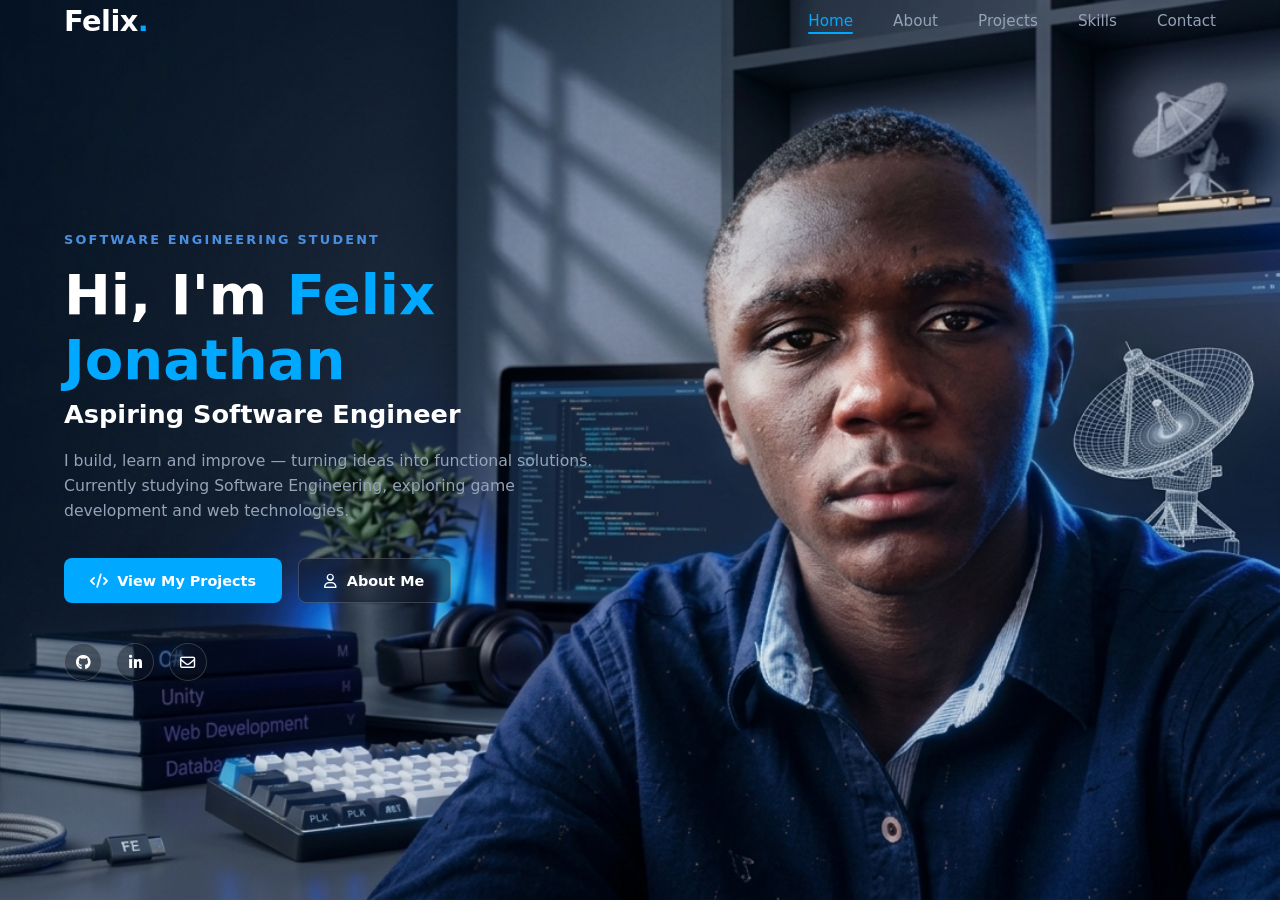
==== index.html @ 4f749f3e "changed email and git links" ====
<!DOCTYPE html>
<html lang="en">
<head>
    <meta charset="UTF-8">
    <meta name="viewport" content="width=device-width, initial-scale=1.0">
    <title>Felix | Software Engineer</title>
    <!-- Font Awesome Icons -->
    <link rel="stylesheet" href="https://cdnjs.cloudflare.com/ajax/libs/font-awesome/6.5.1/css/all.min.css">
    <link rel="stylesheet" href="style.css">
</head>
<body>

    <!-- Main Hero Wrapper -->
    <section class="hero" id="home">
        
        <!-- Navigation Bar (Positioned neatly at the very top) -->
        <header class="navbar">
            <div class="logo">
                <span class="logo-text">Felix<span class="dot">.</span></span>
            </div>
            <nav>
                <ul class="nav-links">
                    <li><a href="#home" class="active">Home</a></li>
                    <li><a href="#about">About</a></li>
                    <li><a href="#projects">Projects</a></li>
                    <li><a href="#skills">Skills</a></li>
                    <li><a href="#contact">Contact</a></li>
                </ul>
            </nav>
        </header>

        <!-- Main Body Content Area (Properly spaced under navbar) -->
        <div class="hero-container">
            <div class="hero-content">
                <span class="tagline">SOFTWARE ENGINEERING STUDENT</span>
                <h1 class="main-title">
                    Hi, I'm <span class="highlight">Felix Jonathan</span>
                </h1>
                <h2 class="subtitle">Aspiring Software Engineer</h2>
                <p class="description">
                    I build, learn and improve — turning ideas into functional solutions. Currently studying Software Engineering, exploring game development and web technologies.
                </p>

                <!-- Action Buttons -->
                <div class="cta-buttons">
                    <a href="#projects" class="btn btn-primary">
                        <i class="fa-solid fa-code"></i> View My Projects
                    </a>
                    <a href="#about" class="btn btn-secondary">
                        <i class="fa-regular fa-user"></i> About Me
                    </a>
                </div>

                <!-- Social Icons -->
                <div class="social-links">
                    <a href="https://github.com/Felitix/" target="_blank" aria-label="GitHub">
                        <i class="fa-brands fa-github"></i>
                    </a>
                    <a href="https://linkedin.com" target="_blank" aria-label="LinkedIn">
                        <i class="fa-brands fa-linkedin-in"></i>
                    </a>
                    <a href="mailto:felixssenkasi@gmail.com" aria-label="Email">
                        <i class="fa-regular fa-envelope"></i>
                    </a>
                </div>
            </div>
        </div>

    </section>

</body>
</html>
---- style.css ----
/* ==========================================================================
   RESET & GLOBAL VARIABLES
   ========================================================================== */
* {
    margin: 0;
    padding: 0;
    box-sizing: border-box;
}

:root {
    --bg-dark: #090e14;
    --text-white: #ffffff;
    --text-muted: #94a3b8;
    --accent-blue: #00a8ff;
    --tag-blue: #4a90e2;
    --btn-border: rgba(255, 255, 255, 0.18);
    --font-family: 'Segoe UI', system-ui, -apple-system, sans-serif;
}

html, body {
    width: 100%;
    height: 100%;
    font-family: var(--font-family);
    background-color: var(--bg-dark);
    color: var(--text-white);
    overflow-x: hidden;
}

/* ==========================================================================
   HERO CONTAINER & BACKGROUND
   ========================================================================== */
.hero {
    position: relative;
    width: 100vw;
    height: 100vh;
    background-color: var(--bg-dark);
    /* Set to desktop background image */
    background-image: url('desktop_bg.jpg');
    background-repeat: no-repeat;
    background-position: center right;
    background-size: cover;
    display: flex;
    flex-direction: column;
    justify-content: space-between;
}

/* ==========================================================================
   HEADER / NAVBAR
   ========================================================================== */
.navbar {
    width: 100%;
    display: flex;
    justify-content: space-between;
    align-items: center;
    /* Reduced top padding so it sits flush near the top */
    padding: .23rem 4rem 2.5rem 4rem;
    z-index: 10;
}

.logo-text {
    font-size: 1.8rem;
    font-weight: 700;
    letter-spacing: -0.5px;
}

.logo-text .dot {
    color: var(--accent-blue);
}

.nav-links {
    display: flex;
    list-style: none;
    gap: 2.5rem;
}

.nav-links a {
    text-decoration: none;
    color: var(--text-muted);
    font-size: 0.95rem;
    font-weight: 500;
    position: relative;
    padding-bottom: 4px;
    transition: color 0.3s ease;
}

.nav-links a:hover,
.nav-links a.active {
    color: var(--accent-blue);
}

.nav-links a.active::after {
    content: '';
    position: absolute;
    bottom: 0;
    left: 0;
    width: 100%;
    height: 2px;
    background-color: var(--accent-blue);
    border-radius: 2px;
}

/* ==========================================================================
   MAIN CONTENT AREA
   ========================================================================== */
.hero-container {
    width: 100%;
    max-width: 1400px;
    margin: 0 auto;
    padding: 0 4rem 4rem 4rem;
    flex-grow: 1;
    display: flex;
    align-items: center;
}

.hero-content {
    max-width: 540px;
    display: flex;
    flex-direction: column;
    align-items: flex-start;
}

.tagline {
    font-size: 0.8rem;
    font-weight: 600;
    letter-spacing: 2.2px;
    color: var(--tag-blue);
    margin-bottom: 1rem;
    text-transform: uppercase;
}

.main-title {
    font-size: 3.5rem;
    font-weight: 800;
    line-height: 1.15;
    margin-bottom: 0.4rem;
}

.main-title .highlight {
    color: var(--accent-blue);
}

.subtitle {
    font-size: 1.6rem;
    font-weight: 600;
    color: var(--text-white);
    margin-bottom: 1.2rem;
}

.description {
    font-size: 0.98rem;
    line-height: 1.6;
    color: var(--text-muted);
    margin-bottom: 2.2rem;
}

/* ==========================================================================
   BUTTONS
   ========================================================================== */
.cta-buttons {
    display: flex;
    gap: 1rem;
    margin-bottom: 2.5rem;
}

.btn {
    display: inline-flex;
    align-items: center;
    gap: 0.6rem;
    padding: 0.85rem 1.6rem;
    font-size: 0.9rem;
    font-weight: 600;
    border-radius: 8px;
    text-decoration: none;
    transition: all 0.3s ease;
}

.btn-primary {
    background-color: var(--accent-blue);
    color: var(--text-white);
}

.btn-primary:hover {
    background-color: #0093e0;
    box-shadow: 0 4px 20px rgba(0, 168, 255, 0.35);
}

.btn-secondary {
    background-color: rgba(15, 23, 36, 0.5);
    color: var(--text-white);
    border: 1px solid var(--btn-border);
    backdrop-filter: blur(4px);
}

.btn-secondary:hover {
    border-color: var(--accent-blue);
    color: var(--accent-blue);
}

/* ==========================================================================
   SOCIAL LINKS
   ========================================================================== */
.social-links {
    display: flex;
    gap: 0.9rem;
}

.social-links a {
    display: flex;
    justify-content: center;
    align-items: center;
    width: 38px;
    height: 38px;
    border-radius: 50%;
    border: 1px solid var(--btn-border);
    background-color: rgba(15, 23, 36, 0.4);
    color: var(--text-white);
    text-decoration: none;
    font-size: 0.95rem;
    transition: all 0.3s ease;
}

.social-links a:hover {
    border-color: var(--accent-blue);
    color: var(--accent-blue);
    transform: translateY(-2px);
}
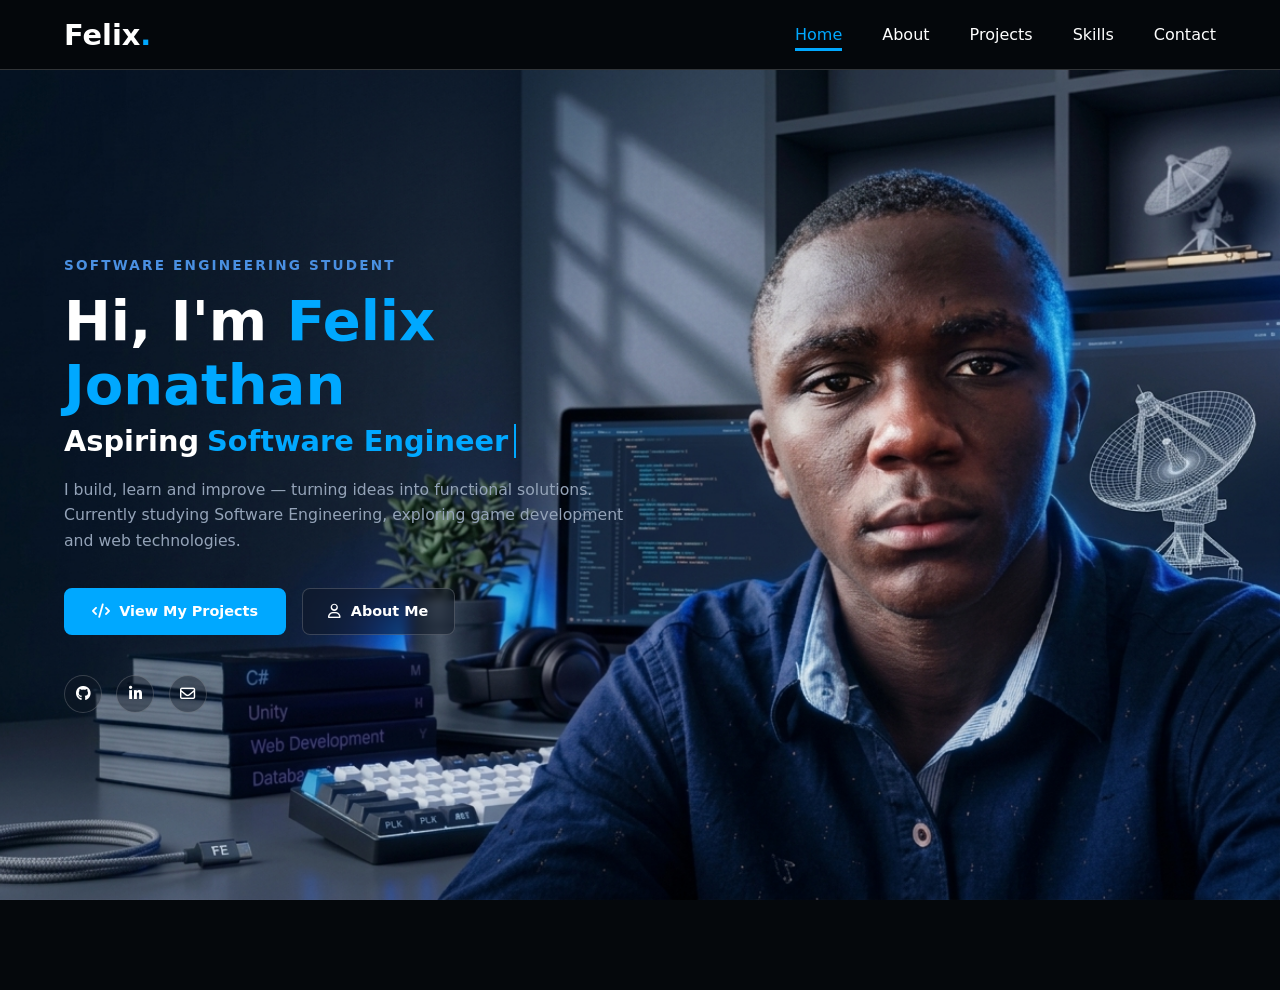
==== commit e3c76c9b: "alot of invisible changes" ====
--- a/index.html
+++ b/index.html
@@ -4,44 +4,49 @@
     <meta charset="UTF-8">
     <meta name="viewport" content="width=device-width, initial-scale=1.0">
     <title>Felix | Software Engineer</title>
-    <!-- Font Awesome Icons -->
     <link rel="stylesheet" href="https://cdnjs.cloudflare.com/ajax/libs/font-awesome/6.5.1/css/all.min.css">
     <link rel="stylesheet" href="style.css">
 </head>
 <body>
 
-    <!-- Main Hero Wrapper -->
-    <section class="hero" id="home">
-        
-        <!-- Navigation Bar (Positioned neatly at the very top) -->
-        <header class="navbar">
+    <!-- Outer Container (110vh Total Height using CSS Grid) -->
+    <div class="outer-container">
+
+        <!-- 1. The Fixed Top Navbar (Visually pinned to viewport top) -->
+        <nav class="navbar">
             <div class="logo">
                 <span class="logo-text">Felix<span class="dot">.</span></span>
             </div>
-            <nav>
-                <ul class="nav-links">
-                    <li><a href="#home" class="active">Home</a></li>
-                    <li><a href="#about">About</a></li>
-                    <li><a href="#projects">Projects</a></li>
-                    <li><a href="#skills">Skills</a></li>
-                    <li><a href="#contact">Contact</a></li>
-                </ul>
-            </nav>
-        </header>
+            <ul class="nav-links">
+                <li><a href="#home" class="active">Home</a></li>
+                <li><a href="#about">About</a></li>
+                <li><a href="#projects">Projects</a></li>
+                <li><a href="#skills">Skills</a></li>
+                <li><a href="#contact">Contact</a></li>
+            </ul>
+        </nav>
 
-        <!-- Main Body Content Area (Properly spaced under navbar) -->
-        <div class="hero-container">
+        <!-- 2. Rigid Top Spacer (Occupies Row 1 in Grid: Exactly 70px) -->
+        <div class="navbar-spacer"></div>
+
+        <!-- 3. Main Hero Content (Occupies Row 2 in Grid: Fills remaining height) -->
+        <div class="content-container">
+            <div class="image-container">
+                <img src="desktop_bg.jpg" alt="Background Image">
+            </div>
+
             <div class="hero-content">
                 <span class="tagline">SOFTWARE ENGINEERING STUDENT</span>
                 <h1 class="main-title">
                     Hi, I'm <span class="highlight">Felix Jonathan</span>
                 </h1>
-                <h2 class="subtitle">Aspiring Software Engineer</h2>
+                <h2 class="subtitle">
+                    Aspiring <span class="typing-text"></span>
+                </h2>
                 <p class="description">
                     I build, learn and improve — turning ideas into functional solutions. Currently studying Software Engineering, exploring game development and web technologies.
                 </p>
 
-                <!-- Action Buttons -->
                 <div class="cta-buttons">
                     <a href="#projects" class="btn btn-primary">
                         <i class="fa-solid fa-code"></i> View My Projects
@@ -51,22 +56,26 @@
                     </a>
                 </div>
 
-                <!-- Social Icons -->
                 <div class="social-links">
-                    <a href="https://github.com/Felitix/" target="_blank" aria-label="GitHub">
+                    <a href="https://github.com" target="_blank" aria-label="GitHub">
                         <i class="fa-brands fa-github"></i>
                     </a>
                     <a href="https://linkedin.com" target="_blank" aria-label="LinkedIn">
                         <i class="fa-brands fa-linkedin-in"></i>
                     </a>
-                    <a href="mailto:felixssenkasi@gmail.com" aria-label="Email">
+                    <a href="mailto:example@email.com" aria-label="Email">
                         <i class="fa-regular fa-envelope"></i>
                     </a>
                 </div>
             </div>
         </div>
 
-    </section>
+        <!-- 4. Pseudo Footer Container (Occupies Row 3 in Grid: Exactly 10vh) -->
+        <footer class="footer-container">
+            <p>&copy; 2026 Felix Jonathan. Designed & Built with Precision.</p>
+        </footer>
+
+    </div>
 
 </body>
 </html>
--- a/style.css
+++ b/style.css
@@ -1,66 +1,66 @@
-/* ==========================================================================
-   RESET & GLOBAL VARIABLES
-   ========================================================================== */
 * {
     margin: 0;
     padding: 0;
     box-sizing: border-box;
+    text-decoration: none;
+    outline: none;
 }
 
 :root {
-    --bg-dark: #090e14;
+    --bg-black: #05080c;
     --text-white: #ffffff;
     --text-muted: #94a3b8;
     --accent-blue: #00a8ff;
     --tag-blue: #4a90e2;
     --btn-border: rgba(255, 255, 255, 0.18);
     --font-family: 'Segoe UI', system-ui, -apple-system, sans-serif;
+    --nav-height: 70px;
 }
 
 html, body {
     width: 100%;
     height: 100%;
+    background-color: var(--bg-black);
+    color: var(--text-white);
     font-family: var(--font-family);
-    background-color: var(--bg-dark);
-    color: var(--text-white);
     overflow-x: hidden;
 }
 
 /* ==========================================================================
-   HERO CONTAINER & BACKGROUND
-   ========================================================================== */
-.hero {
-    position: relative;
-    width: 100vw;
-    height: 100vh;
-    background-color: var(--bg-dark);
-    /* Set to desktop background image */
-    background-image: url('desktop_bg.jpg');
-    background-repeat: no-repeat;
-    background-position: center right;
-    background-size: cover;
-    display: flex;
-    flex-direction: column;
+   1. OUTER CONTAINER (110vh Height managed by explicit CSS Grid rows)
+   ========================================================================== */
+.outer-container {
+    width: 100%;
+    min-height: 110vh;
+    background: linear-gradient(180deg, #020406 0%, #080d14 50%, #030508 100%);
+    
+    /* Strict CSS Grid layout prevents collapsing empty elements */
+    display: grid;
+    grid-template-rows: var(--nav-height) 1fr 10vh;
+}
+
+/* ==========================================================================
+   2. FIXED TOP NAVBAR
+   ========================================================================== */
+.navbar {
+    position: fixed;
+    top: 0;
+    left: 0;
+    width: 100%;
+    height: var(--nav-height);
+    display: flex;
     justify-content: space-between;
-}
-
-/* ==========================================================================
-   HEADER / NAVBAR
-   ========================================================================== */
-.navbar {
-    width: 100%;
-    display: flex;
-    justify-content: space-between;
-    align-items: center;
-    /* Reduced top padding so it sits flush near the top */
-    padding: .23rem 4rem 2.5rem 4rem;
-    z-index: 10;
+    align-items: center;
+    padding: 0 4rem;
+    background-color: rgba(5, 8, 12, 0.95);
+    backdrop-filter: blur(10px);
+    border-bottom: 1px solid var(--btn-border);
+    z-index: 100;
 }
 
 .logo-text {
     font-size: 1.8rem;
     font-weight: 700;
-    letter-spacing: -0.5px;
 }
 
 .logo-text .dot {
@@ -74,53 +74,72 @@
 }
 
 .nav-links a {
-    text-decoration: none;
-    color: var(--text-muted);
-    font-size: 0.95rem;
+    color: var(--text-white);
+    font-size: 1rem;
     font-weight: 500;
-    position: relative;
     padding-bottom: 4px;
-    transition: color 0.3s ease;
+    border-bottom: 3px solid transparent;
+    transition: color 0.3s ease, border-color 0.3s ease;
 }
 
 .nav-links a:hover,
 .nav-links a.active {
     color: var(--accent-blue);
-}
-
-.nav-links a.active::after {
-    content: '';
+    border-bottom: 3px solid var(--accent-blue);
+}
+
+/* ==========================================================================
+   3. ABSOLUTE-SIZED NAVBAR SPACER CONTAINER
+   ========================================================================== */
+.navbar-spacer {
+    width: 100%;
+    height: var(--nav-height); /* Explicit height */
+    min-height: var(--nav-height); /* Prevents flex/grid shrinkage */
+    display: block;
+}
+
+/* ==========================================================================
+   4. MAIN HERO CONTENT CONTAINER (Fills the middle grid row cleanly)
+   ========================================================================== */
+.content-container {
+    position: relative;
+    width: 100%;
+    display: flex;
+    align-items: center;
+    padding: 0 4rem;
+}
+
+.image-container {
     position: absolute;
-    bottom: 0;
+    top: 0;
     left: 0;
     width: 100%;
-    height: 2px;
-    background-color: var(--accent-blue);
-    border-radius: 2px;
-}
-
-/* ==========================================================================
-   MAIN CONTENT AREA
-   ========================================================================== */
-.hero-container {
-    width: 100%;
-    max-width: 1400px;
-    margin: 0 auto;
-    padding: 0 4rem 4rem 4rem;
-    flex-grow: 1;
-    display: flex;
-    align-items: center;
-}
-
+    height: 100%;
+    z-index: 1;
+    overflow: hidden;
+}
+
+.image-container img {
+    width: 100%;
+    height: 100%;
+    object-fit: cover;
+    object-position: center right;
+}
+
+/* ==========================================================================
+   5. FOREGROUND CONTENT
+   ========================================================================== */
 .hero-content {
-    max-width: 540px;
+    position: relative;
+    z-index: 2;
+    max-width: 580px;
     display: flex;
     flex-direction: column;
     align-items: flex-start;
 }
 
 .tagline {
-    font-size: 0.8rem;
+    font-size: 0.85rem;
     font-weight: 600;
     letter-spacing: 2.2px;
     color: var(--tag-blue);
@@ -140,10 +159,47 @@
 }
 
 .subtitle {
-    font-size: 1.6rem;
+    font-size: 1.8rem;
     font-weight: 600;
     color: var(--text-white);
     margin-bottom: 1.2rem;
+    display: flex;
+    align-items: center;
+    gap: 0.5rem;
+}
+
+.typing-text {
+    color: var(--accent-blue);
+    position: relative;
+}
+
+.typing-text::before {
+    content: "Software Engineer";
+    animation: words 20s infinite;
+}
+
+.typing-text::after {
+    content: "";
+    position: absolute;
+    right: -8px;
+    top: 0;
+    width: 2px;
+    height: 100%;
+    background-color: var(--accent-blue);
+    animation: cursor 0.6s infinite;
+}
+
+@keyframes cursor {
+    0%, 100% { opacity: 1; }
+    50% { opacity: 0; }
+}
+
+@keyframes words {
+    0%, 20% { content: "Software Developer"; }
+    21%, 40% { content: "Game Developer"; }
+    41%, 60% { content: "Web Developer"; }
+    61%, 80% { content: "IT Specialist"; }
+    81%, 100% { content: "Software Engineer"; }
 }
 
 .description {
@@ -153,9 +209,6 @@
     margin-bottom: 2.2rem;
 }
 
-/* ==========================================================================
-   BUTTONS
-   ========================================================================== */
 .cta-buttons {
     display: flex;
     gap: 1rem;
@@ -170,18 +223,21 @@
     font-size: 0.9rem;
     font-weight: 600;
     border-radius: 8px;
-    text-decoration: none;
     transition: all 0.3s ease;
+    cursor: pointer;
 }
 
 .btn-primary {
     background-color: var(--accent-blue);
     color: var(--text-white);
+    border: 2px solid var(--accent-blue);
 }
 
 .btn-primary:hover {
-    background-color: #0093e0;
-    box-shadow: 0 4px 20px rgba(0, 168, 255, 0.35);
+    transform: scale(1.03);
+    background-color: transparent;
+    color: var(--accent-blue);
+    box-shadow: 0 0 20px rgba(0, 168, 255, 0.4);
 }
 
 .btn-secondary {
@@ -192,13 +248,12 @@
 }
 
 .btn-secondary:hover {
+    transform: scale(1.03);
     border-color: var(--accent-blue);
     color: var(--accent-blue);
-}
-
-/* ==========================================================================
-   SOCIAL LINKS
-   ========================================================================== */
+    box-shadow: 0 0 15px rgba(0, 168, 255, 0.2);
+}
+
 .social-links {
     display: flex;
     gap: 0.9rem;
@@ -214,7 +269,6 @@
     border: 1px solid var(--btn-border);
     background-color: rgba(15, 23, 36, 0.4);
     color: var(--text-white);
-    text-decoration: none;
     font-size: 0.95rem;
     transition: all 0.3s ease;
 }
@@ -222,5 +276,41 @@
 .social-links a:hover {
     border-color: var(--accent-blue);
     color: var(--accent-blue);
-    transform: translateY(-2px);
+    transform: translateY(-3px) scale(1.05);
+    box-shadow: 0 0 12px rgba(0, 168, 255, 0.3);
+}
+
+/* ==========================================================================
+   6. PSEUDO FOOTER CONTAINER (Occupies Grid Row 3: 10vh)
+   ========================================================================== */
+.footer-container {
+    width: 100%;
+    height: 100%;
+    display: flex;
+    justify-content: center;
+    align-items: center;
+    background-color: rgba(3, 5, 8, 0.85);
+    border-top: 1px solid var(--btn-border);
+    color: var(--text-muted);
+    font-size: 0.85rem;
+    letter-spacing: 0.5px;
+    z-index: 10;
+}
+
+@media (max-width: 995px) {
+    .navbar {
+        padding: 0 2rem;
+    }
+
+    .content-container {
+        padding: 0 2rem;
+    }
+
+    .main-title {
+        font-size: 2.8rem;
+    }
+
+    .subtitle {
+        font-size: 1.4rem;
+    }
 }
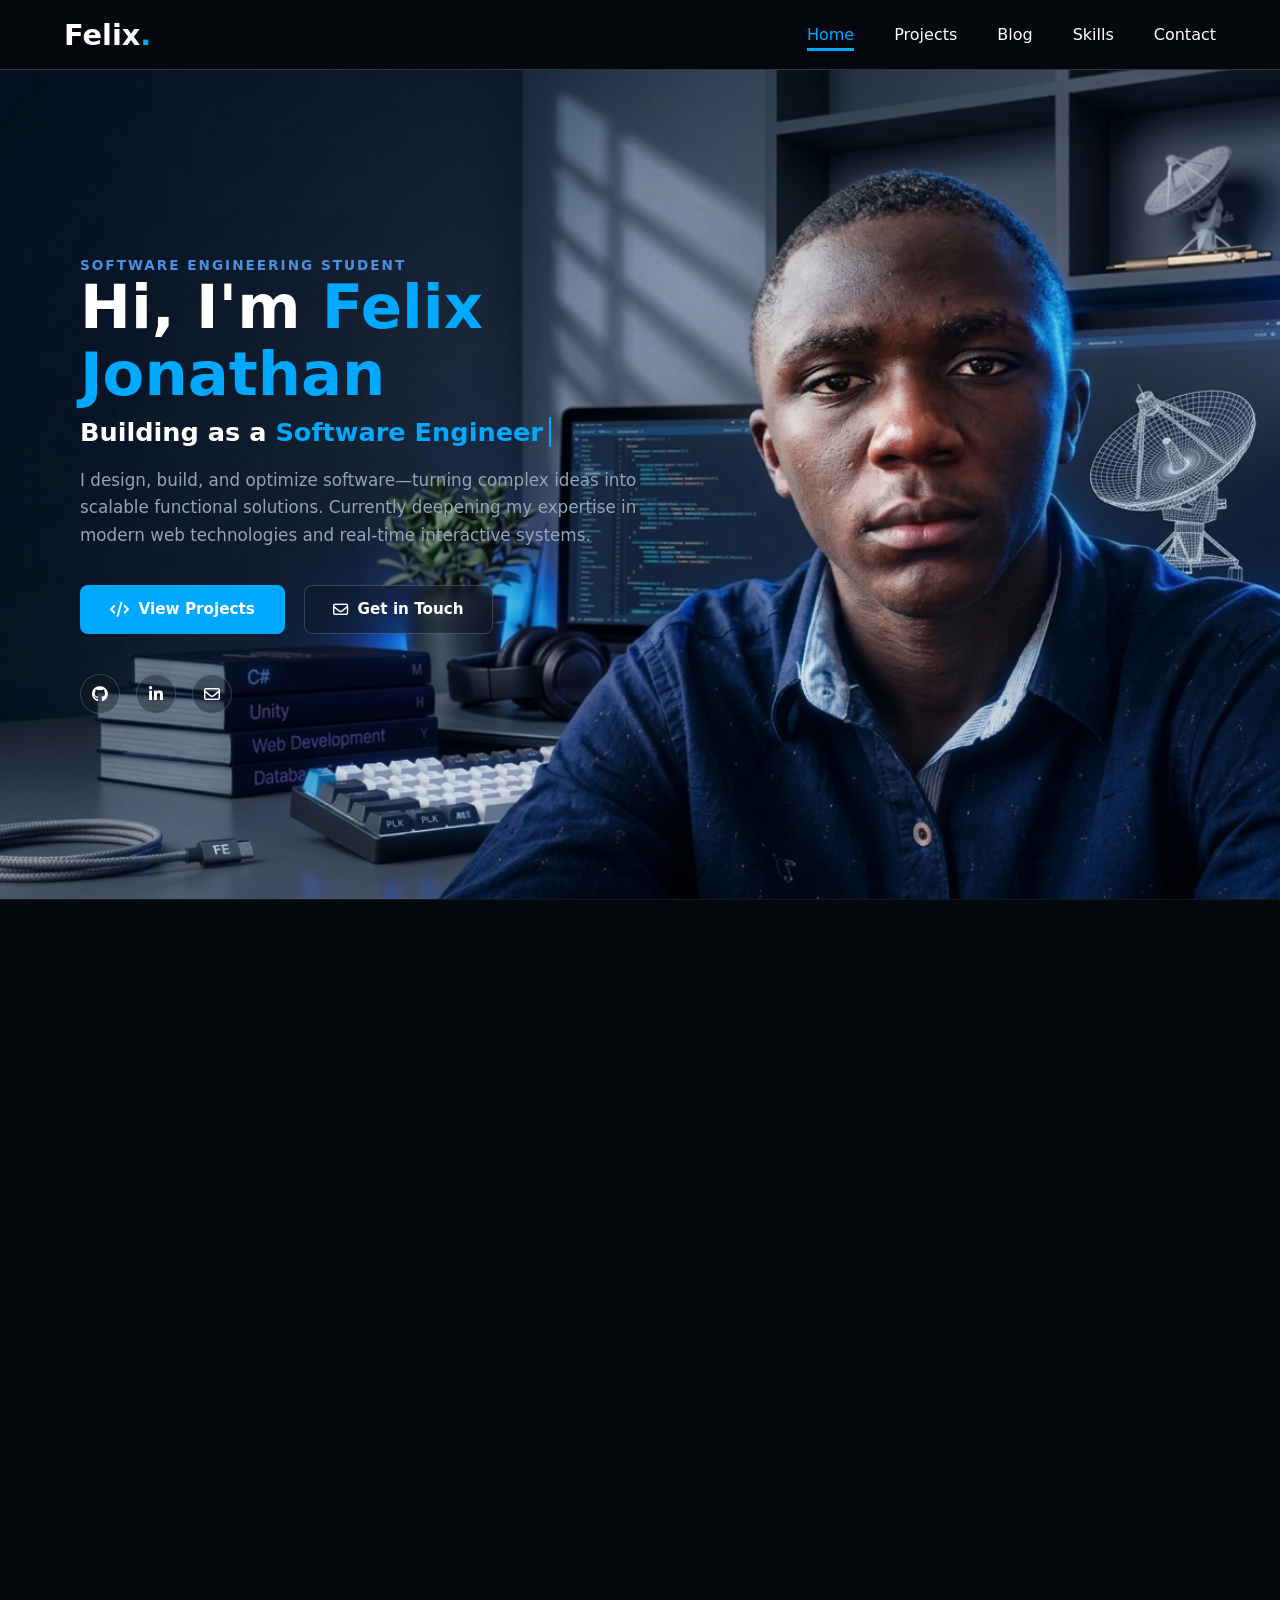
==== commit 4104bde5: "added CMS" ====
--- a/index.html
+++ b/index.html
@@ -3,74 +3,268 @@
 <head>
     <meta charset="UTF-8">
     <meta name="viewport" content="width=device-width, initial-scale=1.0">
-    <title>Felix | Software Engineer</title>
+    <title>Felix Jonathan | Portfolio</title>
     <link rel="stylesheet" href="https://cdnjs.cloudflare.com/ajax/libs/font-awesome/6.5.1/css/all.min.css">
     <link rel="stylesheet" href="style.css">
 </head>
+<script src="app.js" defer></script>
 <body>
 
-    <!-- Outer Container (110vh Total Height using CSS Grid) -->
+    <!-- Outer Container -->
     <div class="outer-container">
 
-        <!-- 1. The Fixed Top Navbar (Visually pinned to viewport top) -->
+        <!-- Navigation Bar -->
         <nav class="navbar">
             <div class="logo">
-                <span class="logo-text">Felix<span class="dot">.</span></span>
+                <a href="#home" class="logo-text">Felix<span class="dot">.</span></a>
             </div>
+
+            <input type="checkbox" id="nav-toggle" class="nav-toggle">
+            <label for="nav-toggle" class="nav-toggle-label" aria-label="Toggle navigation">
+                <i class="fa-solid fa-bars open-icon"></i>
+                <i class="fa-solid fa-xmark close-icon"></i>
+            </label>
+
             <ul class="nav-links">
                 <li><a href="#home" class="active">Home</a></li>
-                <li><a href="#about">About</a></li>
                 <li><a href="#projects">Projects</a></li>
+                <li><a href="#blog">Blog</a></li>
                 <li><a href="#skills">Skills</a></li>
                 <li><a href="#contact">Contact</a></li>
             </ul>
         </nav>
 
-        <!-- 2. Rigid Top Spacer (Occupies Row 1 in Grid: Exactly 70px) -->
         <div class="navbar-spacer"></div>
 
-        <!-- 3. Main Hero Content (Occupies Row 2 in Grid: Fills remaining height) -->
-        <div class="content-container">
-            <div class="image-container">
-                <img src="desktop_bg.jpg" alt="Background Image">
-            </div>
-
-            <div class="hero-content">
-                <span class="tagline">SOFTWARE ENGINEERING STUDENT</span>
-                <h1 class="main-title">
-                    Hi, I'm <span class="highlight">Felix Jonathan</span>
-                </h1>
-                <h2 class="subtitle">
-                    Aspiring <span class="typing-text"></span>
-                </h2>
-                <p class="description">
-                    I build, learn and improve — turning ideas into functional solutions. Currently studying Software Engineering, exploring game development and web technologies.
-                </p>
-
-                <div class="cta-buttons">
-                    <a href="#projects" class="btn btn-primary">
-                        <i class="fa-solid fa-code"></i> View My Projects
-                    </a>
-                    <a href="#about" class="btn btn-secondary">
-                        <i class="fa-regular fa-user"></i> About Me
-                    </a>
-                </div>
-
-                <div class="social-links">
-                    <a href="https://github.com" target="_blank" aria-label="GitHub">
-                        <i class="fa-brands fa-github"></i>
-                    </a>
-                    <a href="https://linkedin.com" target="_blank" aria-label="LinkedIn">
-                        <i class="fa-brands fa-linkedin-in"></i>
-                    </a>
-                    <a href="mailto:example@email.com" aria-label="Email">
-                        <i class="fa-regular fa-envelope"></i>
-                    </a>
-                </div>
-            </div>
-        </div>
-
-        <!-- 4. Pseudo Footer Container (Occupies Row 3 in Grid: Exactly 10vh) -->
+        <!-- MAIN CONTENT AREA -->
+        <main class="main-content">
+
+            <!-- 1. HOME SECTION -->
+            <section id="home" class="section hero-section">
+                <div class="image-container">
+                    <img src="desktop_bg.jpg" alt="Background Image">
+                </div>
+
+                <div class="hero-content">
+                    <span class="tagline">Software Engineering Student</span>
+                    <h1 class="main-title">
+                        Hi, I'm <span class="highlight">Felix Jonathan</span>
+                    </h1>
+                    <h2 class="subtitle">
+                        Building as a <span class="typing-text"></span>
+                    </h2>
+                    <p class="description">
+                        I design, build, and optimize software—turning complex ideas into scalable functional solutions. Currently deepening my expertise in modern web technologies and real-time interactive systems.
+                    </p>
+
+                    <div class="cta-buttons">
+                        <a href="#projects" class="btn btn-primary">
+                            <i class="fa-solid fa-code"></i> View Projects
+                        </a>
+                        <a href="#contact" class="btn btn-secondary">
+                            <i class="fa-regular fa-envelope"></i> Get in Touch
+                        </a>
+                    </div>
+
+                    <div class="social-links">
+                        <a href="https://github.com" target="_blank" aria-label="GitHub"><i class="fa-brands fa-github"></i></a>
+                        <a href="https://linkedin.com" target="_blank" aria-label="LinkedIn"><i class="fa-brands fa-linkedin-in"></i></a>
+                        <a href="mailto:example@email.com" aria-label="Email"><i class="fa-regular fa-envelope"></i></a>
+                    </div>
+                </div>
+            </section>
+
+            <!-- 2. PROJECTS SECTION -->
+            <section id="projects" class="section container-section">
+                <div class="section-header">
+                    <span class="section-tag">Portfolio</span>
+                    <h2 class="section-title">Featured Projects</h2>
+                    <p class="section-desc">A selection of tools, web apps, and interactive systems I've built.</p>
+                </div>
+
+                <div class="projects-grid">
+                    <!-- Project Card 1 -->
+                    <article class="project-card">
+                        <div class="card-image">
+                            <img src="project1.jpg" alt="Project Thumbnail">
+                            <div class="card-overlay">
+                                <a href="#blog-post-1" class="devlog-badge"><i class="fa-solid fa-book-open"></i> Read Devlog</a>
+                            </div>
+                        </div>
+                        <div class="card-content">
+                            <div class="tech-tags">
+                                <span class="tag">C#</span>
+                                <span class="tag">Unity</span>
+                                <span class="tag">Shaders</span>
+                            </div>
+                            <h3 class="card-title">Real-Time Terrain Tool</h3>
+                            <p class="card-text">Custom terrain deformation system featuring low-poly mesh modification and dynamic runtime craters.</p>
+                            <div class="card-links">
+                                <a href="#" target="_blank" class="card-link"><i class="fa-brands fa-github"></i> Source</a>
+                                <a href="#" target="_blank" class="card-link"><i class="fa-solid fa-arrow-up-right-from-square"></i> Demo</a>
+                            </div>
+                        </div>
+                    </article>
+
+                    <!-- Project Card 2 -->
+                    <article class="project-card">
+                        <div class="card-image">
+                            <img src="project2.jpg" alt="Project Thumbnail">
+                            <div class="card-overlay">
+                                <a href="#blog-post-2" class="devlog-badge"><i class="fa-solid fa-book-open"></i> Read Devlog</a>
+                            </div>
+                        </div>
+                        <div class="card-content">
+                            <div class="tech-tags">
+                                <span class="tag">HTML5</span>
+                                <span class="tag">CSS3</span>
+                                <span class="tag">JavaScript</span>
+                            </div>
+                            <h3 class="card-title">Developer Workspace Dashboard</h3>
+                            <p class="card-text">Lightweight productivity hub for managing active development tasks, snippets, and quick system links.</p>
+                            <div class="card-links">
+                                <a href="#" target="_blank" class="card-link"><i class="fa-brands fa-github"></i> Source</a>
+                                <a href="#" target="_blank" class="card-link"><i class="fa-solid fa-arrow-up-right-from-square"></i> Live App</a>
+                            </div>
+                        </div>
+                    </article>
+                </div>
+            </section>
+
+            <!-- 3. BLOG SECTION -->
+            <section id="blog" class="section container-section">
+                <div class="section-header">
+                    <span class="section-tag">Articles & Devlogs</span>
+                    <h2 class="section-title">Technical Writing</h2>
+                    <p class="section-desc">Deep dives into technical problems, architecture decisions, and project build breakdowns.</p>
+                </div>
+
+                <div class="blog-grid">
+                    <!-- Blog Card 1 -->
+                    <article class="blog-card" id="blog-post-1">
+                        <div class="blog-meta">
+                            <span class="meta-item"><i class="fa-regular fa-calendar"></i> Aug 2026</span>
+                            <span class="meta-item"><i class="fa-regular fa-clock"></i> 5 min read</span>
+                            <span class="meta-tag">GameDev</span>
+                        </div>
+                        <h3 class="blog-title">Deforming Low-Poly Meshes in Real-Time</h3>
+                        <p class="blog-excerpt">Exploring vector displacement math and mesh vertex modification in C# to create performance-friendly terrain blast craters.</p>
+                        <a href="#" class="read-more-btn">Read Article <i class="fa-solid fa-arrow-right"></i></a>
+                    </article>
+
+                    <!-- Blog Card 2 -->
+                    <article class="blog-card" id="blog-post-2">
+                        <div class="blog-meta">
+                            <span class="meta-item"><i class="fa-regular fa-calendar"></i> Jul 2026</span>
+                            <span class="meta-item"><i class="fa-regular fa-clock"></i> 4 min read</span>
+                            <span class="meta-tag">WebDev</span>
+                        </div>
+                        <h3 class="blog-title">Structuring Responsive CSS Layouts Without Framework Clutter</h3>
+                        <p class="blog-excerpt">Why explicit grid rows and clean flexbox hierarchies eliminate common layout shifting issues on fixed viewports.</p>
+                        <a href="#" class="read-more-btn">Read Article <i class="fa-solid fa-arrow-right"></i></a>
+                    </article>
+                </div>
+            </section>
+
+            <!-- 4. SKILLS SECTION -->
+            <section id="skills" class="section container-section">
+                <div class="section-header">
+                    <span class="section-tag">Proficiency</span>
+                    <h2 class="section-title">Technical Skills</h2>
+                    <p class="section-desc">Technologies, languages, and tools I use to bring ideas to life.</p>
+                </div>
+
+                <div class="skills-grid">
+                    <div class="skill-category">
+                        <h3><i class="fa-solid fa-code"></i> Languages</h3>
+                        <div class="skill-list">
+                            <span class="skill-badge">C#</span>
+                            <span class="skill-badge">JavaScript (ES6+)</span>
+                            <span class="skill-badge">HTML5</span>
+                            <span class="skill-badge">CSS3</span>
+                        </div>
+                    </div>
+
+                    <div class="skill-category">
+                        <h3><i class="fa-solid fa-layer-group"></i> Frameworks & Tools</h3>
+                        <div class="skill-list">
+                            <span class="skill-badge">Unity 3D</span>
+                            <span class="skill-badge">Git & GitHub</span>
+                            <span class="skill-badge">VS Code</span>
+                            <span class="skill-badge">Visual Studio</span>
+                        </div>
+                    </div>
+
+                    <div class="skill-category">
+                        <h3><i class="fa-solid fa-cubes"></i> Specialist Areas</h3>
+                        <div class="skill-list">
+                            <span class="skill-badge">Shader Graph</span>
+                            <span class="skill-badge">VFX Graph</span>
+                            <span class="skill-badge">Responsive Web Design</span>
+                            <span class="skill-badge">OOP & System Architecture</span>
+                        </div>
+                    </div>
+                </div>
+            </section>
+
+            <!-- 5. CONTACT SECTION -->
+            <section id="contact" class="section container-section">
+                <div class="section-header">
+                    <span class="section-tag">Get In Touch</span>
+                    <h2 class="section-title">Let's Connect</h2>
+                    <p class="section-desc">Have a question, project idea, or opportunity? Send me a message!</p>
+                </div>
+
+                <div class="contact-wrapper">
+                    <div class="contact-info">
+                        <div class="info-card">
+                            <i class="fa-regular fa-envelope"></i>
+                            <div>
+                                <h4>Email</h4>
+                                <p>felix@example.com</p>
+                            </div>
+                        </div>
+
+                        <div class="info-card">
+                            <i class="fa-solid fa-location-dot"></i>
+                            <div>
+                                <h4>Location</h4>
+                                <p>Software Engineering Student</p>
+                            </div>
+                        </div>
+
+                        <div class="info-card">
+                            <i class="fa-solid fa-user-check"></i>
+                            <div>
+                                <h4>Status</h4>
+                                <p>Available for internships & projects</p>
+                            </div>
+                        </div>
+                    </div>
+
+                    <form class="contact-form" action="#" method="POST">
+                        <div class="form-group">
+                            <input type="text" placeholder="Your Name" required>
+                        </div>
+                        <div class="form-group">
+                            <input type="email" placeholder="Your Email" required>
+                        </div>
+                        <div class="form-group">
+                            <input type="text" placeholder="Subject" required>
+                        </div>
+                        <div class="form-group">
+                            <textarea rows="5" placeholder="Your Message..." required></textarea>
+                        </div>
+                        <button type="submit" class="btn btn-primary form-btn">
+                            <i class="fa-regular fa-paper-plane"></i> Send Message
+                        </button>
+                    </form>
+                </div>
+            </section>
+
+        </main>
+
+        <!-- Footer Container -->
         <footer class="footer-container">
             <p>&copy; 2026 Felix Jonathan. Designed & Built with Precision.</p>
         </footer>
--- a/style.css
+++ b/style.css
@@ -8,6 +8,8 @@
 
 :root {
     --bg-black: #05080c;
+    --card-bg: rgba(15, 23, 36, 0.6);
+    --card-border: rgba(255, 255, 255, 0.1);
     --text-white: #ffffff;
     --text-muted: #94a3b8;
     --accent-blue: #00a8ff;
@@ -17,6 +19,10 @@
     --nav-height: 70px;
 }
 
+html {
+    scroll-behavior: smooth;
+}
+
 html, body {
     width: 100%;
     height: 100%;
@@ -27,20 +33,18 @@
 }
 
 /* ==========================================================================
-   1. OUTER CONTAINER (110vh Height managed by explicit CSS Grid rows)
+   1. OUTER CONTAINER & GRID
    ========================================================================== */
 .outer-container {
     width: 100%;
-    min-height: 110vh;
+    min-height: 100vh;
     background: linear-gradient(180deg, #020406 0%, #080d14 50%, #030508 100%);
-    
-    /* Strict CSS Grid layout prevents collapsing empty elements */
     display: grid;
-    grid-template-rows: var(--nav-height) 1fr 10vh;
-}
-
-/* ==========================================================================
-   2. FIXED TOP NAVBAR
+    grid-template-rows: var(--nav-height) 1fr auto;
+}
+
+/* ==========================================================================
+   2. NAVBAR
    ========================================================================== */
 .navbar {
     position: fixed;
@@ -61,6 +65,7 @@
 .logo-text {
     font-size: 1.8rem;
     font-weight: 700;
+    color: var(--text-white);
 }
 
 .logo-text .dot {
@@ -88,25 +93,69 @@
     border-bottom: 3px solid var(--accent-blue);
 }
 
-/* ==========================================================================
-   3. ABSOLUTE-SIZED NAVBAR SPACER CONTAINER
-   ========================================================================== */
+.nav-toggle { display: none; }
+.nav-toggle-label { display: none; font-size: 1.5rem; color: var(--text-white); cursor: pointer; }
+.nav-toggle-label .close-icon { display: none; }
+
 .navbar-spacer {
     width: 100%;
-    height: var(--nav-height); /* Explicit height */
-    min-height: var(--nav-height); /* Prevents flex/grid shrinkage */
+    height: var(--nav-height);
+    min-height: var(--nav-height);
+}
+
+/* ==========================================================================
+   3. SECTIONS COMMON
+   ========================================================================== */
+.main-content {
+    width: 100%;
+}
+
+.section {
+    width: 100%;
+    padding: 5rem 4rem;
+    border-bottom: 1px solid rgba(255, 255, 255, 0.05);
+}
+
+.container-section {
+    max-width: 1300px;
+    margin: 0 auto;
+}
+
+.section-header {
+    margin-bottom: 3rem;
+    text-align: left;
+}
+
+.section-tag {
+    font-size: 0.85rem;
+    font-weight: 600;
+    letter-spacing: 2px;
+    color: var(--tag-blue);
+    text-transform: uppercase;
     display: block;
-}
-
-/* ==========================================================================
-   4. MAIN HERO CONTENT CONTAINER (Fills the middle grid row cleanly)
-   ========================================================================== */
-.content-container {
+    margin-bottom: 0.5rem;
+}
+
+.section-title {
+    font-size: 2.5rem;
+    font-weight: 800;
+    margin-bottom: 0.5rem;
+}
+
+.section-desc {
+    color: var(--text-muted);
+    font-size: 1rem;
+}
+
+/* ==========================================================================
+   4. HERO SECTION
+   ========================================================================== */
+.hero-section {
     position: relative;
-    width: 100%;
-    display: flex;
-    align-items: center;
-    padding: 0 4rem;
+    min-height: calc(100vh - var(--nav-height));
+    display: flex;
+    align-items: center;
+    padding: 0 5rem;
 }
 
 .image-container {
@@ -126,58 +175,41 @@
     object-position: center right;
 }
 
-/* ==========================================================================
-   5. FOREGROUND CONTENT
-   ========================================================================== */
 .hero-content {
     position: relative;
     z-index: 2;
-    max-width: 580px;
-    display: flex;
-    flex-direction: column;
-    align-items: flex-start;
+    max-width: 620px;
 }
 
 .tagline {
     font-size: 0.85rem;
     font-weight: 600;
-    letter-spacing: 2.2px;
+    letter-spacing: 2px;
     color: var(--tag-blue);
-    margin-bottom: 1rem;
+    margin-bottom: 0.8rem;
     text-transform: uppercase;
 }
 
 .main-title {
-    font-size: 3.5rem;
+    font-size: 3.8rem;
     font-weight: 800;
-    line-height: 1.15;
-    margin-bottom: 0.4rem;
-}
-
-.main-title .highlight {
-    color: var(--accent-blue);
-}
+    line-height: 1.1;
+    margin-bottom: 0.6rem;
+}
+
+.main-title .highlight { color: var(--accent-blue); }
 
 .subtitle {
-    font-size: 1.8rem;
+    font-size: 1.6rem;
     font-weight: 600;
-    color: var(--text-white);
     margin-bottom: 1.2rem;
-    display: flex;
-    align-items: center;
-    gap: 0.5rem;
-}
-
-.typing-text {
-    color: var(--accent-blue);
-    position: relative;
-}
-
+}
+
+.typing-text { color: var(--accent-blue); position: relative; }
 .typing-text::before {
     content: "Software Engineer";
     animation: words 20s infinite;
 }
-
 .typing-text::after {
     content: "";
     position: absolute;
@@ -189,103 +221,337 @@
     animation: cursor 0.6s infinite;
 }
 
-@keyframes cursor {
-    0%, 100% { opacity: 1; }
-    50% { opacity: 0; }
-}
-
+@keyframes cursor { 0%, 100% { opacity: 1; } 50% { opacity: 0; } }
 @keyframes words {
-    0%, 20% { content: "Software Developer"; }
-    21%, 40% { content: "Game Developer"; }
-    41%, 60% { content: "Web Developer"; }
-    61%, 80% { content: "IT Specialist"; }
+    0%, 20% { content: "Software Engineer"; }
+    21%, 40% { content: "Full Stack Developer"; }
+    41%, 60% { content: "Game Developer"; }
+    61%, 80% { content: "Interactive Systems Creator"; }
     81%, 100% { content: "Software Engineer"; }
 }
 
 .description {
-    font-size: 0.98rem;
-    line-height: 1.6;
+    font-size: 1.05rem;
+    line-height: 1.65;
     color: var(--text-muted);
     margin-bottom: 2.2rem;
 }
 
-.cta-buttons {
-    display: flex;
-    gap: 1rem;
-    margin-bottom: 2.5rem;
-}
+.cta-buttons { display: flex; gap: 1.2rem; margin-bottom: 2.5rem; }
 
 .btn {
     display: inline-flex;
     align-items: center;
+    justify-content: center;
     gap: 0.6rem;
-    padding: 0.85rem 1.6rem;
-    font-size: 0.9rem;
+    padding: 0.85rem 1.75rem;
+    font-size: 0.95rem;
     font-weight: 600;
     border-radius: 8px;
     transition: all 0.3s ease;
     cursor: pointer;
 }
 
-.btn-primary {
-    background-color: var(--accent-blue);
+.btn-primary { background-color: var(--accent-blue); color: var(--text-white); border: 2px solid var(--accent-blue); }
+.btn-primary:hover { transform: translateY(-2px); background-color: transparent; color: var(--accent-blue); box-shadow: 0 0 20px rgba(0, 168, 255, 0.4); }
+
+.btn-secondary { background-color: rgba(15, 23, 36, 0.5); color: var(--text-white); border: 1px solid var(--btn-border); backdrop-filter: blur(4px); }
+.btn-secondary:hover { transform: translateY(-2px); border-color: var(--accent-blue); color: var(--accent-blue); }
+
+.social-links { display: flex; gap: 1rem; }
+.social-links a {
+    display: flex; justify-content: center; align-items: center;
+    width: 40px; height: 40px; border-radius: 50%;
+    border: 1px solid var(--btn-border); background-color: rgba(15, 23, 36, 0.4);
+    color: var(--text-white); font-size: 1rem; transition: all 0.3s ease;
+}
+.social-links a:hover { border-color: var(--accent-blue); color: var(--accent-blue); transform: translateY(-3px); }
+
+/* ==========================================================================
+   5. PROJECTS SECTION
+   ========================================================================== */
+.projects-grid {
+    display: grid;
+    grid-template-columns: repeat(auto-fit, minmax(320px, 1fr));
+    gap: 2rem;
+}
+
+.project-card {
+    background: var(--card-bg);
+    border: 1px solid var(--card-border);
+    border-radius: 12px;
+    overflow: hidden;
+    transition: transform 0.3s ease, border-color 0.3s ease;
+}
+
+.project-card:hover {
+    transform: translateY(-5px);
+    border-color: var(--accent-blue);
+}
+
+.card-image {
+    position: relative;
+    width: 100%;
+    height: 200px;
+    background-color: #101725;
+}
+
+.card-image img {
+    width: 100%;
+    height: 100%;
+    object-fit: cover;
+}
+
+.card-overlay {
+    position: absolute;
+    top: 10px;
+    right: 10px;
+}
+
+.devlog-badge {
+    font-size: 0.75rem;
+    padding: 0.4rem 0.8rem;
+    background: rgba(5, 8, 12, 0.85);
+    color: var(--accent-blue);
+    border: 1px solid var(--accent-blue);
+    border-radius: 20px;
+    backdrop-filter: blur(4px);
+    transition: all 0.2s ease;
+}
+
+.devlog-badge:hover {
+    background: var(--accent-blue);
     color: var(--text-white);
-    border: 2px solid var(--accent-blue);
-}
-
-.btn-primary:hover {
-    transform: scale(1.03);
-    background-color: transparent;
-    color: var(--accent-blue);
-    box-shadow: 0 0 20px rgba(0, 168, 255, 0.4);
-}
-
-.btn-secondary {
-    background-color: rgba(15, 23, 36, 0.5);
+}
+
+.card-content {
+    padding: 1.5rem;
+}
+
+.tech-tags {
+    display: flex;
+    gap: 0.5rem;
+    margin-bottom: 0.8rem;
+    flex-wrap: wrap;
+}
+
+.tag {
+    font-size: 0.75rem;
+    padding: 0.2rem 0.6rem;
+    background-color: rgba(255, 255, 255, 0.06);
+    border-radius: 4px;
+    color: var(--tag-blue);
+}
+
+.card-title {
+    font-size: 1.3rem;
+    font-weight: 700;
+    margin-bottom: 0.6rem;
+}
+
+.card-text {
+    font-size: 0.9rem;
+    color: var(--text-muted);
+    line-height: 1.5;
+    margin-bottom: 1.2rem;
+}
+
+.card-links {
+    display: flex;
+    gap: 1.2rem;
+}
+
+.card-link {
+    font-size: 0.85rem;
     color: var(--text-white);
-    border: 1px solid var(--btn-border);
-    backdrop-filter: blur(4px);
-}
-
-.btn-secondary:hover {
-    transform: scale(1.03);
+    font-weight: 600;
+    transition: color 0.2s ease;
+}
+
+.card-link:hover {
+    color: var(--accent-blue);
+}
+
+/* ==========================================================================
+   6. BLOG SECTION
+   ========================================================================== */
+.blog-grid {
+    display: grid;
+    grid-template-columns: repeat(auto-fit, minmax(340px, 1fr));
+    gap: 2rem;
+}
+
+.blog-card {
+    background: var(--card-bg);
+    border: 1px solid var(--card-border);
+    border-radius: 12px;
+    padding: 2rem;
+    display: flex;
+    flex-direction: column;
+    justify-content: space-between;
+    transition: border-color 0.3s ease;
+}
+
+.blog-card:hover {
     border-color: var(--accent-blue);
-    color: var(--accent-blue);
-    box-shadow: 0 0 15px rgba(0, 168, 255, 0.2);
-}
-
-.social-links {
-    display: flex;
-    gap: 0.9rem;
-}
-
-.social-links a {
-    display: flex;
-    justify-content: center;
-    align-items: center;
-    width: 38px;
-    height: 38px;
-    border-radius: 50%;
-    border: 1px solid var(--btn-border);
-    background-color: rgba(15, 23, 36, 0.4);
+}
+
+.blog-meta {
+    display: flex;
+    gap: 1rem;
+    align-items: center;
+    font-size: 0.8rem;
+    color: var(--text-muted);
+    margin-bottom: 1rem;
+}
+
+.meta-tag {
+    color: var(--accent-blue);
+    font-weight: 600;
+}
+
+.blog-title {
+    font-size: 1.3rem;
+    font-weight: 700;
+    margin-bottom: 0.8rem;
+    line-height: 1.3;
+}
+
+.blog-excerpt {
+    font-size: 0.92rem;
+    color: var(--text-muted);
+    line-height: 1.6;
+    margin-bottom: 1.5rem;
+}
+
+.read-more-btn {
+    font-size: 0.9rem;
+    font-weight: 600;
+    color: var(--accent-blue);
+    display: inline-flex;
+    align-items: center;
+    gap: 0.5rem;
+    transition: gap 0.2s ease;
+}
+
+.read-more-btn:hover {
+    gap: 0.8rem;
+}
+
+/* ==========================================================================
+   7. SKILLS SECTION
+   ========================================================================== */
+.skills-grid {
+    display: grid;
+    grid-template-columns: repeat(auto-fit, minmax(300px, 1fr));
+    gap: 2rem;
+}
+
+.skill-category {
+    background: var(--card-bg);
+    border: 1px solid var(--card-border);
+    border-radius: 12px;
+    padding: 2rem;
+}
+
+.skill-category h3 {
+    font-size: 1.2rem;
+    margin-bottom: 1.5rem;
+    color: var(--accent-blue);
+    display: flex;
+    align-items: center;
+    gap: 0.6rem;
+}
+
+.skill-list {
+    display: flex;
+    flex-wrap: wrap;
+    gap: 0.8rem;
+}
+
+.skill-badge {
+    padding: 0.6rem 1rem;
+    background-color: rgba(255, 255, 255, 0.04);
+    border: 1px solid rgba(255, 255, 255, 0.08);
+    border-radius: 6px;
+    font-size: 0.88rem;
+    font-weight: 500;
+}
+
+/* ==========================================================================
+   8. CONTACT SECTION
+   ========================================================================== */
+.contact-wrapper {
+    display: grid;
+    grid-template-columns: 1fr 1.5fr;
+    gap: 3rem;
+}
+
+.contact-info {
+    display: flex;
+    flex-direction: column;
+    gap: 1.5rem;
+}
+
+.info-card {
+    display: flex;
+    align-items: center;
+    gap: 1.2rem;
+    background: var(--card-bg);
+    border: 1px solid var(--card-border);
+    padding: 1.5rem;
+    border-radius: 12px;
+}
+
+.info-card i {
+    font-size: 1.5rem;
+    color: var(--accent-blue);
+}
+
+.info-card h4 {
+    font-size: 1rem;
+    margin-bottom: 0.2rem;
+}
+
+.info-card p {
+    font-size: 0.88rem;
+    color: var(--text-muted);
+}
+
+.contact-form {
+    display: flex;
+    flex-direction: column;
+    gap: 1.2rem;
+}
+
+.form-group input,
+.form-group textarea {
+    width: 100%;
+    padding: 1rem;
+    background: var(--card-bg);
+    border: 1px solid var(--card-border);
+    border-radius: 8px;
     color: var(--text-white);
+    font-family: inherit;
     font-size: 0.95rem;
-    transition: all 0.3s ease;
-}
-
-.social-links a:hover {
+    transition: border-color 0.3s ease;
+}
+
+.form-group input:focus,
+.form-group textarea:focus {
     border-color: var(--accent-blue);
-    color: var(--accent-blue);
-    transform: translateY(-3px) scale(1.05);
-    box-shadow: 0 0 12px rgba(0, 168, 255, 0.3);
-}
-
-/* ==========================================================================
-   6. PSEUDO FOOTER CONTAINER (Occupies Grid Row 3: 10vh)
+}
+
+.form-btn {
+    width: max-content;
+}
+
+/* ==========================================================================
+   9. FOOTER
    ========================================================================== */
 .footer-container {
     width: 100%;
-    height: 100%;
+    padding: 2rem 1rem;
     display: flex;
     justify-content: center;
     align-items: center;
@@ -293,24 +559,44 @@
     border-top: 1px solid var(--btn-border);
     color: var(--text-muted);
     font-size: 0.85rem;
-    letter-spacing: 0.5px;
-    z-index: 10;
-}
-
-@media (max-width: 995px) {
-    .navbar {
-        padding: 0 2rem;
+    text-align: center;
+}
+
+/* ==========================================================================
+   10. RESPONSIVE MEDIA QUERIES
+   ========================================================================== */
+@media (max-width: 992px) {
+    .section { padding: 4rem 2rem; }
+    .hero-section { padding: 0 2rem; }
+    .main-title { font-size: 2.8rem; }
+    .contact-wrapper { grid-template-columns: 1fr; }
+}
+
+@media (max-width: 768px) {
+    .navbar { padding: 0 1.5rem; }
+    .nav-toggle-label { display: block; }
+
+    .nav-links {
+        position: absolute;
+        top: var(--nav-height);
+        left: 0;
+        width: 100%;
+        background-color: rgba(5, 8, 12, 0.98);
+        flex-direction: column;
+        align-items: center;
+        gap: 1.5rem;
+        padding: 2rem 0;
+        border-bottom: 1px solid var(--btn-border);
+        transform: translateY(-150%);
+        transition: transform 0.4s ease-in-out;
     }
 
-    .content-container {
-        padding: 0 2rem;
-    }
-
-    .main-title {
-        font-size: 2.8rem;
-    }
-
-    .subtitle {
-        font-size: 1.4rem;
-    }
+    .nav-toggle:checked ~ .nav-links { transform: translateY(0); }
+    .nav-toggle:checked ~ .nav-toggle-label .open-icon { display: none; }
+    .nav-toggle:checked ~ .nav-toggle-label .close-icon { display: block; }
+
+    .main-title { font-size: 2.2rem; }
+    .cta-buttons { flex-direction: column; width: 100%; }
+    .btn { width: 100%; }
+    .form-btn { width: 100%; }
 }
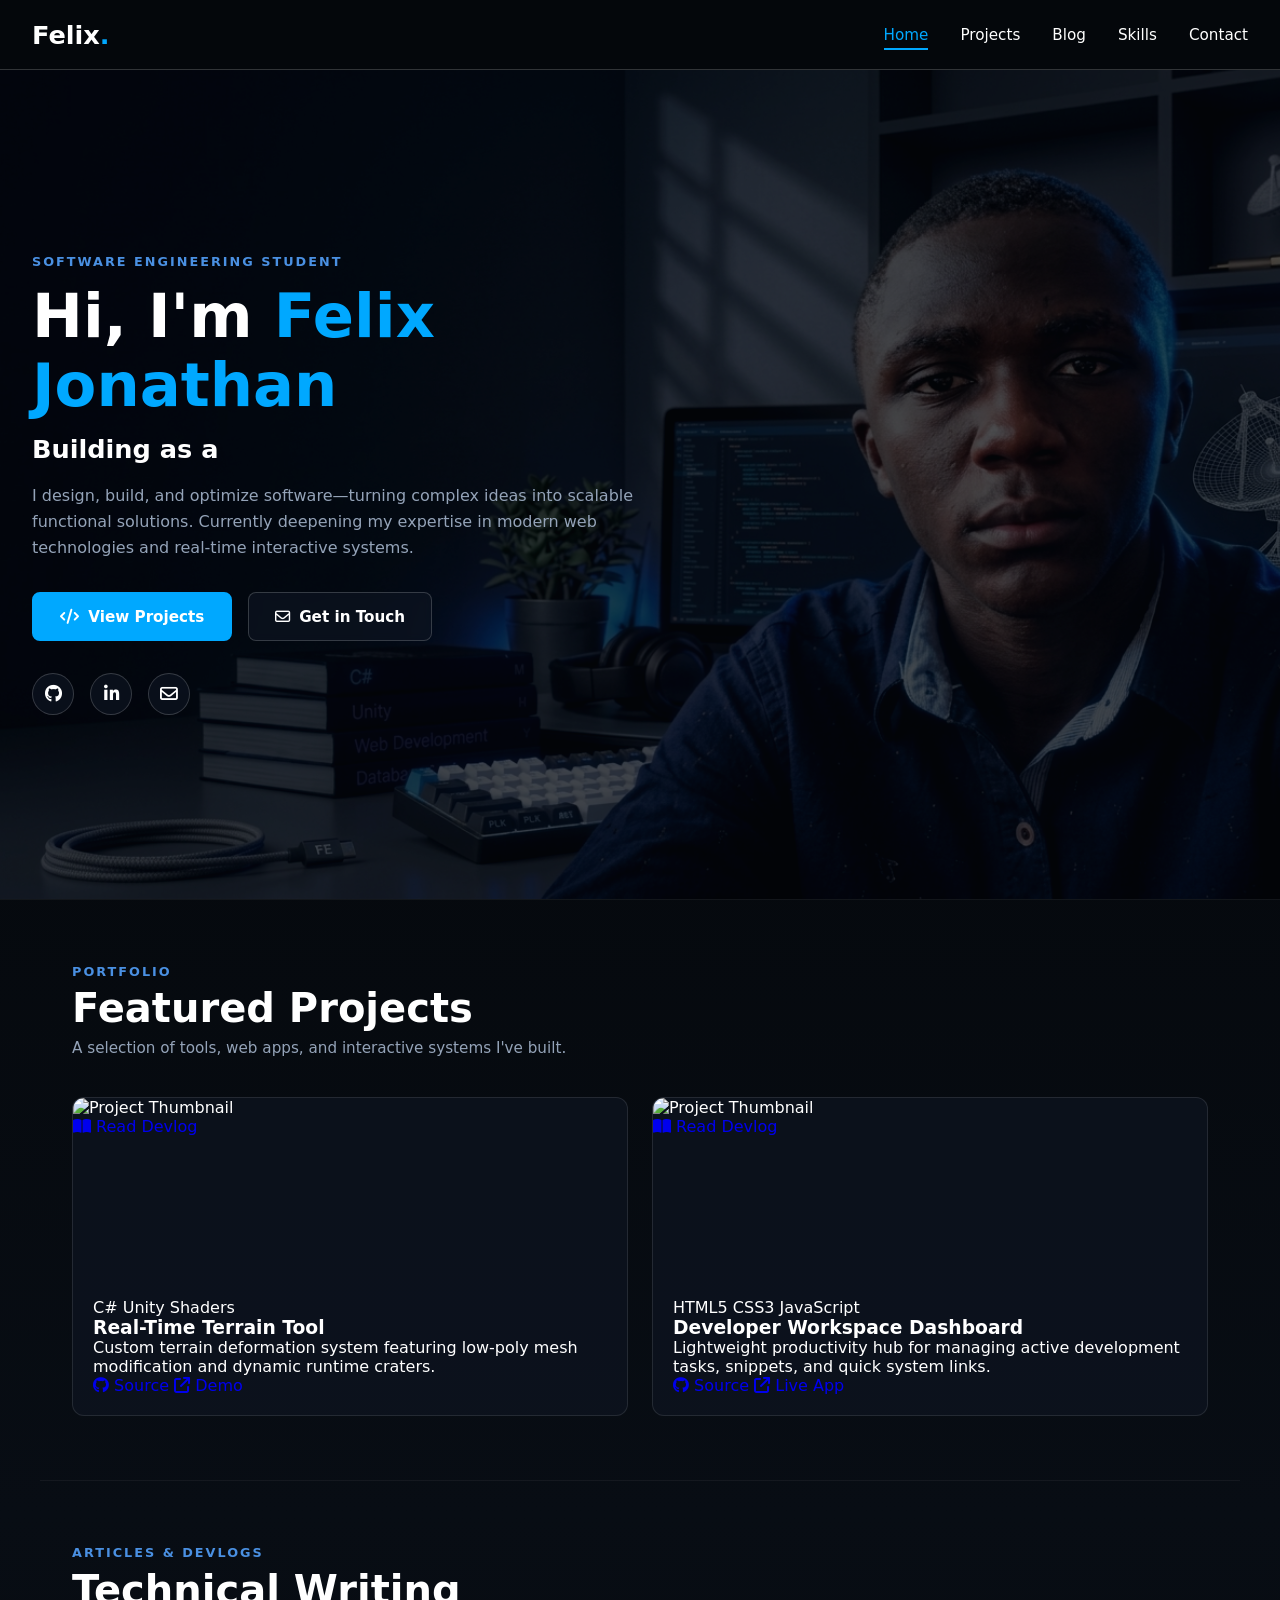
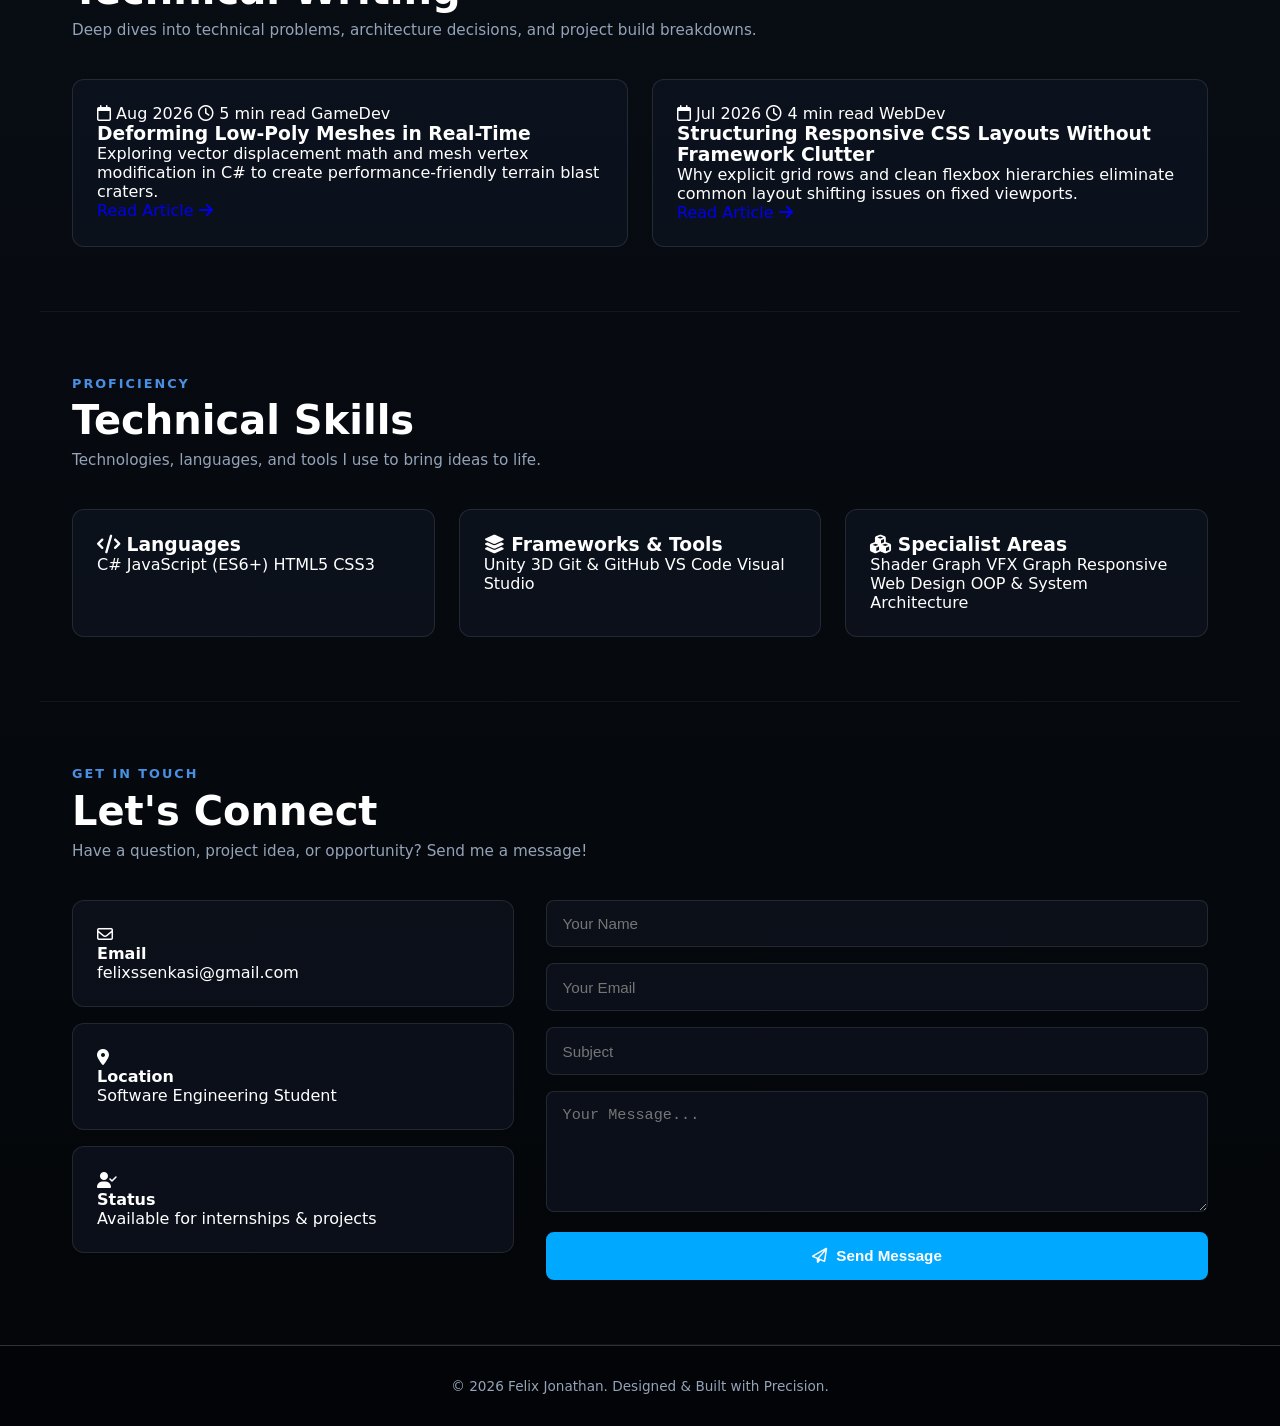
==== commit ecb5efea: "well added mobile size background image" ====
--- a/index.html
+++ b/index.html
@@ -1,275 +1,386 @@
-<!DOCTYPE html>
+<!doctype html>
 <html lang="en">
-<head>
-    <meta charset="UTF-8">
-    <meta name="viewport" content="width=device-width, initial-scale=1.0">
+  <head>
+    <meta charset="UTF-8" />
+    <meta name="viewport" content="width=device-width, initial-scale=1.0" />
     <title>Felix Jonathan | Portfolio</title>
-    <link rel="stylesheet" href="https://cdnjs.cloudflare.com/ajax/libs/font-awesome/6.5.1/css/all.min.css">
-    <link rel="stylesheet" href="style.css">
-</head>
-<script src="app.js" defer></script>
-<body>
-
+    <!-- Font Awesome CDN with explicit HTTPS protocol -->
+    <link
+      rel="stylesheet"
+      href="https://cdnjs.cloudflare.com/ajax/libs/font-awesome/6.5.1/css/all.min.css"
+    />
+    <!-- Relative stylesheet path -->
+    <link rel="stylesheet" href="./style.css" />
+    <script src="https://identity.netlify.com/v1/netlify-identity-widget.js"></script>
+    <script src="app.js" defer></script>
+    <script>
+      if (window.netlifyIdentity) {
+        window.netlifyIdentity.on('init', (user) => {
+          if (!user) {
+            window.netlifyIdentity.on('login', () => {
+              document.location.href = '/admin/';
+            });
+          }
+        });
+      }
+    </script>
+  </head>
+  <body>
     <!-- Outer Container -->
     <div class="outer-container">
-
-        <!-- Navigation Bar -->
-        <nav class="navbar">
-            <div class="logo">
-                <a href="#home" class="logo-text">Felix<span class="dot">.</span></a>
-            </div>
-
-            <input type="checkbox" id="nav-toggle" class="nav-toggle">
-            <label for="nav-toggle" class="nav-toggle-label" aria-label="Toggle navigation">
-                <i class="fa-solid fa-bars open-icon"></i>
-                <i class="fa-solid fa-xmark close-icon"></i>
-            </label>
-
-            <ul class="nav-links">
-                <li><a href="#home" class="active">Home</a></li>
-                <li><a href="#projects">Projects</a></li>
-                <li><a href="#blog">Blog</a></li>
-                <li><a href="#skills">Skills</a></li>
-                <li><a href="#contact">Contact</a></li>
-            </ul>
-        </nav>
-
-        <div class="navbar-spacer"></div>
-
-        <!-- MAIN CONTENT AREA -->
-        <main class="main-content">
-
-            <!-- 1. HOME SECTION -->
-            <section id="home" class="section hero-section">
-                <div class="image-container">
-                    <img src="desktop_bg.jpg" alt="Background Image">
-                </div>
-
-                <div class="hero-content">
-                    <span class="tagline">Software Engineering Student</span>
-                    <h1 class="main-title">
-                        Hi, I'm <span class="highlight">Felix Jonathan</span>
-                    </h1>
-                    <h2 class="subtitle">
-                        Building as a <span class="typing-text"></span>
-                    </h2>
-                    <p class="description">
-                        I design, build, and optimize software—turning complex ideas into scalable functional solutions. Currently deepening my expertise in modern web technologies and real-time interactive systems.
-                    </p>
-
-                    <div class="cta-buttons">
-                        <a href="#projects" class="btn btn-primary">
-                            <i class="fa-solid fa-code"></i> View Projects
-                        </a>
-                        <a href="#contact" class="btn btn-secondary">
-                            <i class="fa-regular fa-envelope"></i> Get in Touch
-                        </a>
-                    </div>
-
-                    <div class="social-links">
-                        <a href="https://github.com" target="_blank" aria-label="GitHub"><i class="fa-brands fa-github"></i></a>
-                        <a href="https://linkedin.com" target="_blank" aria-label="LinkedIn"><i class="fa-brands fa-linkedin-in"></i></a>
-                        <a href="mailto:example@email.com" aria-label="Email"><i class="fa-regular fa-envelope"></i></a>
-                    </div>
-                </div>
-            </section>
-
-            <!-- 2. PROJECTS SECTION -->
-            <section id="projects" class="section container-section">
-                <div class="section-header">
-                    <span class="section-tag">Portfolio</span>
-                    <h2 class="section-title">Featured Projects</h2>
-                    <p class="section-desc">A selection of tools, web apps, and interactive systems I've built.</p>
-                </div>
-
-                <div class="projects-grid">
-                    <!-- Project Card 1 -->
-                    <article class="project-card">
-                        <div class="card-image">
-                            <img src="project1.jpg" alt="Project Thumbnail">
-                            <div class="card-overlay">
-                                <a href="#blog-post-1" class="devlog-badge"><i class="fa-solid fa-book-open"></i> Read Devlog</a>
-                            </div>
-                        </div>
-                        <div class="card-content">
-                            <div class="tech-tags">
-                                <span class="tag">C#</span>
-                                <span class="tag">Unity</span>
-                                <span class="tag">Shaders</span>
-                            </div>
-                            <h3 class="card-title">Real-Time Terrain Tool</h3>
-                            <p class="card-text">Custom terrain deformation system featuring low-poly mesh modification and dynamic runtime craters.</p>
-                            <div class="card-links">
-                                <a href="#" target="_blank" class="card-link"><i class="fa-brands fa-github"></i> Source</a>
-                                <a href="#" target="_blank" class="card-link"><i class="fa-solid fa-arrow-up-right-from-square"></i> Demo</a>
-                            </div>
-                        </div>
-                    </article>
-
-                    <!-- Project Card 2 -->
-                    <article class="project-card">
-                        <div class="card-image">
-                            <img src="project2.jpg" alt="Project Thumbnail">
-                            <div class="card-overlay">
-                                <a href="#blog-post-2" class="devlog-badge"><i class="fa-solid fa-book-open"></i> Read Devlog</a>
-                            </div>
-                        </div>
-                        <div class="card-content">
-                            <div class="tech-tags">
-                                <span class="tag">HTML5</span>
-                                <span class="tag">CSS3</span>
-                                <span class="tag">JavaScript</span>
-                            </div>
-                            <h3 class="card-title">Developer Workspace Dashboard</h3>
-                            <p class="card-text">Lightweight productivity hub for managing active development tasks, snippets, and quick system links.</p>
-                            <div class="card-links">
-                                <a href="#" target="_blank" class="card-link"><i class="fa-brands fa-github"></i> Source</a>
-                                <a href="#" target="_blank" class="card-link"><i class="fa-solid fa-arrow-up-right-from-square"></i> Live App</a>
-                            </div>
-                        </div>
-                    </article>
-                </div>
-            </section>
-
-            <!-- 3. BLOG SECTION -->
-            <section id="blog" class="section container-section">
-                <div class="section-header">
-                    <span class="section-tag">Articles & Devlogs</span>
-                    <h2 class="section-title">Technical Writing</h2>
-                    <p class="section-desc">Deep dives into technical problems, architecture decisions, and project build breakdowns.</p>
-                </div>
-
-                <div class="blog-grid">
-                    <!-- Blog Card 1 -->
-                    <article class="blog-card" id="blog-post-1">
-                        <div class="blog-meta">
-                            <span class="meta-item"><i class="fa-regular fa-calendar"></i> Aug 2026</span>
-                            <span class="meta-item"><i class="fa-regular fa-clock"></i> 5 min read</span>
-                            <span class="meta-tag">GameDev</span>
-                        </div>
-                        <h3 class="blog-title">Deforming Low-Poly Meshes in Real-Time</h3>
-                        <p class="blog-excerpt">Exploring vector displacement math and mesh vertex modification in C# to create performance-friendly terrain blast craters.</p>
-                        <a href="#" class="read-more-btn">Read Article <i class="fa-solid fa-arrow-right"></i></a>
-                    </article>
-
-                    <!-- Blog Card 2 -->
-                    <article class="blog-card" id="blog-post-2">
-                        <div class="blog-meta">
-                            <span class="meta-item"><i class="fa-regular fa-calendar"></i> Jul 2026</span>
-                            <span class="meta-item"><i class="fa-regular fa-clock"></i> 4 min read</span>
-                            <span class="meta-tag">WebDev</span>
-                        </div>
-                        <h3 class="blog-title">Structuring Responsive CSS Layouts Without Framework Clutter</h3>
-                        <p class="blog-excerpt">Why explicit grid rows and clean flexbox hierarchies eliminate common layout shifting issues on fixed viewports.</p>
-                        <a href="#" class="read-more-btn">Read Article <i class="fa-solid fa-arrow-right"></i></a>
-                    </article>
-                </div>
-            </section>
-
-            <!-- 4. SKILLS SECTION -->
-            <section id="skills" class="section container-section">
-                <div class="section-header">
-                    <span class="section-tag">Proficiency</span>
-                    <h2 class="section-title">Technical Skills</h2>
-                    <p class="section-desc">Technologies, languages, and tools I use to bring ideas to life.</p>
-                </div>
-
-                <div class="skills-grid">
-                    <div class="skill-category">
-                        <h3><i class="fa-solid fa-code"></i> Languages</h3>
-                        <div class="skill-list">
-                            <span class="skill-badge">C#</span>
-                            <span class="skill-badge">JavaScript (ES6+)</span>
-                            <span class="skill-badge">HTML5</span>
-                            <span class="skill-badge">CSS3</span>
-                        </div>
-                    </div>
-
-                    <div class="skill-category">
-                        <h3><i class="fa-solid fa-layer-group"></i> Frameworks & Tools</h3>
-                        <div class="skill-list">
-                            <span class="skill-badge">Unity 3D</span>
-                            <span class="skill-badge">Git & GitHub</span>
-                            <span class="skill-badge">VS Code</span>
-                            <span class="skill-badge">Visual Studio</span>
-                        </div>
-                    </div>
-
-                    <div class="skill-category">
-                        <h3><i class="fa-solid fa-cubes"></i> Specialist Areas</h3>
-                        <div class="skill-list">
-                            <span class="skill-badge">Shader Graph</span>
-                            <span class="skill-badge">VFX Graph</span>
-                            <span class="skill-badge">Responsive Web Design</span>
-                            <span class="skill-badge">OOP & System Architecture</span>
-                        </div>
-                    </div>
-                </div>
-            </section>
-
-            <!-- 5. CONTACT SECTION -->
-            <section id="contact" class="section container-section">
-                <div class="section-header">
-                    <span class="section-tag">Get In Touch</span>
-                    <h2 class="section-title">Let's Connect</h2>
-                    <p class="section-desc">Have a question, project idea, or opportunity? Send me a message!</p>
-                </div>
-
-                <div class="contact-wrapper">
-                    <div class="contact-info">
-                        <div class="info-card">
-                            <i class="fa-regular fa-envelope"></i>
-                            <div>
-                                <h4>Email</h4>
-                                <p>felix@example.com</p>
-                            </div>
-                        </div>
-
-                        <div class="info-card">
-                            <i class="fa-solid fa-location-dot"></i>
-                            <div>
-                                <h4>Location</h4>
-                                <p>Software Engineering Student</p>
-                            </div>
-                        </div>
-
-                        <div class="info-card">
-                            <i class="fa-solid fa-user-check"></i>
-                            <div>
-                                <h4>Status</h4>
-                                <p>Available for internships & projects</p>
-                            </div>
-                        </div>
-                    </div>
-
-                    <form class="contact-form" action="#" method="POST">
-                        <div class="form-group">
-                            <input type="text" placeholder="Your Name" required>
-                        </div>
-                        <div class="form-group">
-                            <input type="email" placeholder="Your Email" required>
-                        </div>
-                        <div class="form-group">
-                            <input type="text" placeholder="Subject" required>
-                        </div>
-                        <div class="form-group">
-                            <textarea rows="5" placeholder="Your Message..." required></textarea>
-                        </div>
-                        <button type="submit" class="btn btn-primary form-btn">
-                            <i class="fa-regular fa-paper-plane"></i> Send Message
-                        </button>
-                    </form>
-                </div>
-            </section>
-
-        </main>
-
-        <!-- Footer Container -->
-        <footer class="footer-container">
-            <p>&copy; 2026 Felix Jonathan. Designed & Built with Precision.</p>
-        </footer>
-
+      <!-- Navigation Bar -->
+      <nav class="navbar">
+        <div class="logo">
+          <a href="#home" class="logo-text">Felix<span class="dot">.</span></a>
+        </div>
+
+        <input type="checkbox" id="nav-toggle" class="nav-toggle" />
+        <label
+          for="nav-toggle"
+          class="nav-toggle-label"
+          aria-label="Toggle navigation"
+        >
+          <i class="fa-solid fa-bars open-icon"></i>
+          <i class="fa-solid fa-xmark close-icon"></i>
+        </label>
+
+        <ul class="nav-links">
+          <li><a href="#home" class="active">Home</a></li>
+          <li><a href="#projects">Projects</a></li>
+          <li><a href="#blog">Blog</a></li>
+          <li><a href="#skills">Skills</a></li>
+          <li><a href="#contact">Contact</a></li>
+        </ul>
+      </nav>
+
+      <div class="navbar-spacer"></div>
+
+      <!-- MAIN CONTENT AREA -->
+      <main class="main-content">
+        <!-- 1. HOME SECTION -->
+        <section id="home" class="section hero-section">
+          <div class="image-container">
+            <picture>
+              <!-- Mobile Image Source (used on screens 868px wide or smaller) -->
+              <source media="(max-width: 868px)" srcset="./mobilesize.jpg" />
+              <!-- Desktop Image Source Fallback -->
+              <img
+                src="./desktop_bg.jpg"
+                alt="Developer Workspace Background"
+              />
+            </picture>
+          </div>
+
+          <div class="hero-content">
+            <span class="tagline">Software Engineering Student</span>
+            <h1 class="main-title">
+              Hi, I'm <span class="highlight">Felix Jonathan</span>
+            </h1>
+            <h2 class="subtitle">
+              Building as a <span class="typing-text"></span>
+            </h2>
+            <p class="description">
+              I design, build, and optimize software—turning complex ideas into
+              scalable functional solutions. Currently deepening my expertise in
+              modern web technologies and real-time interactive systems.
+            </p>
+
+            <div class="cta-buttons">
+              <a href="#projects" class="btn btn-primary">
+                <i class="fa-solid fa-code"></i> View Projects
+              </a>
+              <a href="#contact" class="btn btn-secondary">
+                <i class="fa-regular fa-envelope"></i> Get in Touch
+              </a>
+            </div>
+
+            <div class="social-links">
+              <a
+                href="https://github.com"
+                target="_blank"
+                rel="noopener noreferrer"
+                aria-label="GitHub"
+                ><i class="fa-brands fa-github"></i
+              ></a>
+              <a
+                href="https://linkedin.com"
+                target="_blank"
+                rel="noopener noreferrer"
+                aria-label="LinkedIn"
+                ><i class="fa-brands fa-linkedin-in"></i
+              ></a>
+              <a href="mailto:felixssenkasi@gmail.com" aria-label="Email"
+                ><i class="fa-regular fa-envelope"></i
+              ></a>
+            </div>
+          </div>
+        </section>
+
+        <!-- 2. PROJECTS SECTION -->
+        <section id="projects" class="section container-section">
+          <div class="section-header">
+            <span class="section-tag">Portfolio</span>
+            <h2 class="section-title">Featured Projects</h2>
+            <p class="section-desc">
+              A selection of tools, web apps, and interactive systems I've
+              built.
+            </p>
+          </div>
+
+          <div class="projects-grid">
+            <!-- Project Card 1 -->
+            <article class="project-card">
+              <div class="card-image">
+                <img src="./project1.jpg" alt="Project Thumbnail" />
+                <div class="card-overlay">
+                  <a href="#blog-post-1" class="devlog-badge"
+                    ><i class="fa-solid fa-book-open"></i> Read Devlog</a
+                  >
+                </div>
+              </div>
+              <div class="card-content">
+                <div class="tech-tags">
+                  <span class="tag">C#</span>
+                  <span class="tag">Unity</span>
+                  <span class="tag">Shaders</span>
+                </div>
+                <h3 class="card-title">Real-Time Terrain Tool</h3>
+                <p class="card-text">
+                  Custom terrain deformation system featuring low-poly mesh
+                  modification and dynamic runtime craters.
+                </p>
+                <div class="card-links">
+                  <a
+                    href="#"
+                    target="_blank"
+                    rel="noopener noreferrer"
+                    class="card-link"
+                    ><i class="fa-brands fa-github"></i> Source</a
+                  >
+                  <a
+                    href="#"
+                    target="_blank"
+                    rel="noopener noreferrer"
+                    class="card-link"
+                    ><i class="fa-solid fa-arrow-up-right-from-square"></i>
+                    Demo</a
+                  >
+                </div>
+              </div>
+            </article>
+
+            <!-- Project Card 2 -->
+            <article class="project-card">
+              <div class="card-image">
+                <img src="./project2.jpg" alt="Project Thumbnail" />
+                <div class="card-overlay">
+                  <a href="#blog-post-2" class="devlog-badge"
+                    ><i class="fa-solid fa-book-open"></i> Read Devlog</a
+                  >
+                </div>
+              </div>
+              <div class="card-content">
+                <div class="tech-tags">
+                  <span class="tag">HTML5</span>
+                  <span class="tag">CSS3</span>
+                  <span class="tag">JavaScript</span>
+                </div>
+                <h3 class="card-title">Developer Workspace Dashboard</h3>
+                <p class="card-text">
+                  Lightweight productivity hub for managing active development
+                  tasks, snippets, and quick system links.
+                </p>
+                <div class="card-links">
+                  <a
+                    href="#"
+                    target="_blank"
+                    rel="noopener noreferrer"
+                    class="card-link"
+                    ><i class="fa-brands fa-github"></i> Source</a
+                  >
+                  <a
+                    href="#"
+                    target="_blank"
+                    rel="noopener noreferrer"
+                    class="card-link"
+                    ><i class="fa-solid fa-arrow-up-right-from-square"></i> Live
+                    App</a
+                  >
+                </div>
+              </div>
+            </article>
+          </div>
+        </section>
+
+        <!-- 3. BLOG SECTION -->
+        <section id="blog" class="section container-section">
+          <div class="section-header">
+            <span class="section-tag">Articles & Devlogs</span>
+            <h2 class="section-title">Technical Writing</h2>
+            <p class="section-desc">
+              Deep dives into technical problems, architecture decisions, and
+              project build breakdowns.
+            </p>
+          </div>
+
+          <div class="blog-grid">
+            <!-- Blog Card 1 -->
+            <article class="blog-card" id="blog-post-1">
+              <div class="blog-meta">
+                <span class="meta-item"
+                  ><i class="fa-regular fa-calendar"></i> Aug 2026</span
+                >
+                <span class="meta-item"
+                  ><i class="fa-regular fa-clock"></i> 5 min read</span
+                >
+                <span class="meta-tag">GameDev</span>
+              </div>
+              <h3 class="blog-title">Deforming Low-Poly Meshes in Real-Time</h3>
+              <p class="blog-excerpt">
+                Exploring vector displacement math and mesh vertex modification
+                in C# to create performance-friendly terrain blast craters.
+              </p>
+              <a href="#" class="read-more-btn"
+                >Read Article <i class="fa-solid fa-arrow-right"></i
+              ></a>
+            </article>
+
+            <!-- Blog Card 2 -->
+            <article class="blog-card" id="blog-post-2">
+              <div class="blog-meta">
+                <span class="meta-item"
+                  ><i class="fa-regular fa-calendar"></i> Jul 2026</span
+                >
+                <span class="meta-item"
+                  ><i class="fa-regular fa-clock"></i> 4 min read</span
+                >
+                <span class="meta-tag">WebDev</span>
+              </div>
+              <h3 class="blog-title">
+                Structuring Responsive CSS Layouts Without Framework Clutter
+              </h3>
+              <p class="blog-excerpt">
+                Why explicit grid rows and clean flexbox hierarchies eliminate
+                common layout shifting issues on fixed viewports.
+              </p>
+              <a href="#" class="read-more-btn"
+                >Read Article <i class="fa-solid fa-arrow-right"></i
+              ></a>
+            </article>
+          </div>
+        </section>
+
+        <!-- 4. SKILLS SECTION -->
+        <section id="skills" class="section container-section">
+          <div class="section-header">
+            <span class="section-tag">Proficiency</span>
+            <h2 class="section-title">Technical Skills</h2>
+            <p class="section-desc">
+              Technologies, languages, and tools I use to bring ideas to life.
+            </p>
+          </div>
+
+          <div class="skills-grid">
+            <div class="skill-category">
+              <h3><i class="fa-solid fa-code"></i> Languages</h3>
+              <div class="skill-list">
+                <span class="skill-badge">C#</span>
+                <span class="skill-badge">JavaScript (ES6+)</span>
+                <span class="skill-badge">HTML5</span>
+                <span class="skill-badge">CSS3</span>
+              </div>
+            </div>
+
+            <div class="skill-category">
+              <h3>
+                <i class="fa-solid fa-layer-group"></i> Frameworks & Tools
+              </h3>
+              <div class="skill-list">
+                <span class="skill-badge">Unity 3D</span>
+                <span class="skill-badge">Git & GitHub</span>
+                <span class="skill-badge">VS Code</span>
+                <span class="skill-badge">Visual Studio</span>
+              </div>
+            </div>
+
+            <div class="skill-category">
+              <h3><i class="fa-solid fa-cubes"></i> Specialist Areas</h3>
+              <div class="skill-list">
+                <span class="skill-badge">Shader Graph</span>
+                <span class="skill-badge">VFX Graph</span>
+                <span class="skill-badge">Responsive Web Design</span>
+                <span class="skill-badge">OOP & System Architecture</span>
+              </div>
+            </div>
+          </div>
+        </section>
+
+        <!-- 5. CONTACT SECTION -->
+        <section id="contact" class="section container-section">
+          <div class="section-header">
+            <span class="section-tag">Get In Touch</span>
+            <h2 class="section-title">Let's Connect</h2>
+            <p class="section-desc">
+              Have a question, project idea, or opportunity? Send me a message!
+            </p>
+          </div>
+
+          <div class="contact-wrapper">
+            <div class="contact-info">
+              <div class="info-card">
+                <i class="fa-regular fa-envelope"></i>
+                <div>
+                  <h4>Email</h4>
+                  <p>felixssenkasi@gmail.com</p>
+                </div>
+              </div>
+
+              <div class="info-card">
+                <i class="fa-solid fa-location-dot"></i>
+                <div>
+                  <h4>Location</h4>
+                  <p>Software Engineering Student</p>
+                </div>
+              </div>
+
+              <div class="info-card">
+                <i class="fa-solid fa-user-check"></i>
+                <div>
+                  <h4>Status</h4>
+                  <p>Available for internships & projects</p>
+                </div>
+              </div>
+            </div>
+
+            <form class="contact-form" action="#" method="POST">
+              <div class="form-group">
+                <input type="text" placeholder="Your Name" required />
+              </div>
+              <div class="form-group">
+                <input type="email" placeholder="Your Email" required />
+              </div>
+              <div class="form-group">
+                <input type="text" placeholder="Subject" required />
+              </div>
+              <div class="form-group">
+                <textarea
+                  rows="5"
+                  placeholder="Your Message..."
+                  required
+                ></textarea>
+              </div>
+              <button type="submit" class="btn btn-primary form-btn">
+                <i class="fa-regular fa-paper-plane"></i> Send Message
+              </button>
+            </form>
+          </div>
+        </section>
+      </main>
+
+      <!-- Footer Container -->
+      <footer class="footer-container">
+        <p>&copy; 2026 Felix Jonathan. Designed & Built with Precision.</p>
+      </footer>
     </div>
-
-</body>
-</html>+  </body>
+</html>
--- a/style.css
+++ b/style.css
@@ -1,602 +1,434 @@
 * {
-    margin: 0;
-    padding: 0;
-    box-sizing: border-box;
-    text-decoration: none;
-    outline: none;
+  margin: 0;
+  padding: 0;
+  box-sizing: border-box;
+  text-decoration: none;
+  outline: none;
 }
 
 :root {
-    --bg-black: #05080c;
-    --card-bg: rgba(15, 23, 36, 0.6);
-    --card-border: rgba(255, 255, 255, 0.1);
-    --text-white: #ffffff;
-    --text-muted: #94a3b8;
-    --accent-blue: #00a8ff;
-    --tag-blue: #4a90e2;
-    --btn-border: rgba(255, 255, 255, 0.18);
-    --font-family: 'Segoe UI', system-ui, -apple-system, sans-serif;
-    --nav-height: 70px;
+  --bg-black: #05080c;
+  --card-bg: rgba(15, 23, 36, 0.6);
+  --card-border: rgba(255, 255, 255, 0.1);
+  --text-white: #ffffff;
+  --text-muted: #94a3b8;
+  --accent-blue: #00a8ff;
+  --tag-blue: #4a90e2;
+  --btn-border: rgba(255, 255, 255, 0.18);
+  --font-family: 'Segoe UI', system-ui, -apple-system, sans-serif;
+  --nav-height: 70px;
 }
 
 html {
-    scroll-behavior: smooth;
-}
-
-html, body {
-    width: 100%;
-    height: 100%;
-    background-color: var(--bg-black);
-    color: var(--text-white);
-    font-family: var(--font-family);
-    overflow-x: hidden;
+  scroll-behavior: smooth;
+}
+
+html,
+body {
+  width: 100%;
+  min-height: 100%;
+  background-color: var(--bg-black);
+  color: var(--text-white);
+  font-family: var(--font-family);
+  overflow-x: hidden;
+}
+
+/* Outer Container */
+.outer-container {
+  width: 100%;
+  min-height: 100vh;
+  background: linear-gradient(180deg, #020406 0%, #080d14 50%, #030508 100%);
+  display: flex;
+  flex-direction: column;
+}
+
+/* Navigation Bar */
+.navbar {
+  position: fixed;
+  top: 0;
+  left: 0;
+  width: 100%;
+  height: var(--nav-height);
+  display: flex;
+  justify-content: space-between;
+  align-items: center;
+  padding: 0 2rem;
+  background-color: rgba(5, 8, 12, 0.92);
+  backdrop-filter: blur(12px);
+  -webkit-backdrop-filter: blur(12px);
+  border-bottom: 1px solid var(--btn-border);
+  z-index: 1000;
+}
+
+.logo-text {
+  font-size: 1.6rem;
+  font-weight: 700;
+  color: var(--text-white);
+}
+
+.logo-text .dot {
+  color: var(--accent-blue);
+}
+
+.nav-links {
+  display: flex;
+  list-style: none;
+  gap: 2rem;
+}
+
+.nav-links a {
+  color: var(--text-white);
+  font-size: 0.95rem;
+  font-weight: 500;
+  padding-bottom: 4px;
+  border-bottom: 2px solid transparent;
+  transition:
+    color 0.3s ease,
+    border-color 0.3s ease;
+}
+
+.nav-links a:hover,
+.nav-links a.active {
+  color: var(--accent-blue);
+  border-bottom-color: var(--accent-blue);
+}
+
+.nav-toggle {
+  display: none;
+}
+.nav-toggle-label {
+  display: none;
+  font-size: 1.6rem;
+  color: var(--text-white);
+  cursor: pointer;
+  z-index: 1001;
+}
+.nav-toggle-label .close-icon {
+  display: none;
+}
+
+.navbar-spacer {
+  width: 100%;
+  height: var(--nav-height);
+}
+
+/* Sections */
+.main-content {
+  width: 100%;
+  flex: 1;
+}
+
+.section {
+  width: 100%;
+  padding: 4rem 2rem;
+  border-bottom: 1px solid rgba(255, 255, 255, 0.05);
+}
+
+.container-section {
+  max-width: 1200px;
+  margin: 0 auto;
+}
+
+.section-header {
+  margin-bottom: 2.5rem;
+  text-align: left;
+}
+
+.section-tag {
+  font-size: 0.8rem;
+  font-weight: 600;
+  letter-spacing: 2px;
+  color: var(--tag-blue);
+  text-transform: uppercase;
+  display: block;
+  margin-bottom: 0.4rem;
+}
+
+.section-title {
+  font-size: clamp(1.8rem, 4vw, 2.5rem);
+  font-weight: 800;
+  margin-bottom: 0.5rem;
+}
+
+.section-desc {
+  color: var(--text-muted);
+  font-size: 0.95rem;
+}
+
+/* Hero Section */
+.hero-section {
+  position: relative;
+  min-height: calc(100vh - var(--nav-height));
+  display: flex;
+  align-items: center;
+  padding: 3rem 2rem;
+  overflow: hidden;
+}
+
+.image-container {
+  position: absolute;
+  top: 0;
+  left: 0;
+  width: 100%;
+  height: 100%;
+  z-index: 1;
+  background-color: #04070c;
+}
+
+.image-container picture,
+.image-container img {
+  width: 100%;
+  height: 100%;
+  object-fit: cover;
+  object-position: center;
+  display: block;
+}
+
+.image-container img {
+  opacity: 0.35;
+  filter: brightness(0.8) contrast(1.1);
+}
+
+.hero-content {
+  position: relative;
+  z-index: 2;
+  max-width: 650px;
+}
+
+.tagline {
+  font-size: 0.8rem;
+  font-weight: 600;
+  letter-spacing: 2px;
+  color: var(--tag-blue);
+  margin-bottom: 0.8rem;
+  text-transform: uppercase;
+  display: block;
+}
+
+.main-title {
+  font-size: clamp(2.2rem, 6vw, 3.8rem);
+  font-weight: 800;
+  line-height: 1.15;
+  margin-bottom: 0.8rem;
+}
+
+.main-title .highlight {
+  color: var(--accent-blue);
+}
+
+.subtitle {
+  font-size: clamp(1.2rem, 3vw, 1.6rem);
+  font-weight: 600;
+  margin-bottom: 1.2rem;
+}
+
+.description {
+  font-size: 1rem;
+  line-height: 1.6;
+  color: var(--text-muted);
+  margin-bottom: 2rem;
+}
+
+.cta-buttons {
+  display: flex;
+  gap: 1rem;
+  margin-bottom: 2rem;
+  flex-wrap: wrap;
+}
+
+.btn {
+  display: inline-flex;
+  align-items: center;
+  justify-content: center;
+  gap: 0.6rem;
+  padding: 0.85rem 1.6rem;
+  font-size: 0.95rem;
+  font-weight: 600;
+  border-radius: 8px;
+  transition: all 0.3s ease;
+  cursor: pointer;
+}
+
+.btn-primary {
+  background-color: var(--accent-blue);
+  color: var(--text-white);
+  border: 2px solid var(--accent-blue);
+}
+.btn-primary:hover {
+  background-color: transparent;
+  color: var(--accent-blue);
+}
+
+.btn-secondary {
+  background-color: rgba(15, 23, 36, 0.6);
+  color: var(--text-white);
+  border: 1px solid var(--btn-border);
+  backdrop-filter: blur(4px);
+}
+.btn-secondary:hover {
+  border-color: var(--accent-blue);
+  color: var(--accent-blue);
+}
+
+.social-links {
+  display: flex;
+  gap: 1rem;
+}
+.social-links a {
+  display: flex;
+  justify-content: center;
+  align-items: center;
+  width: 42px;
+  height: 42px;
+  border-radius: 50%;
+  border: 1px solid var(--btn-border);
+  background-color: rgba(15, 23, 36, 0.6);
+  color: var(--text-white);
+  font-size: 1.1rem;
+  transition: all 0.3s ease;
+}
+.social-links a:hover {
+  border-color: var(--accent-blue);
+  color: var(--accent-blue);
+}
+
+/* Grid Layouts */
+.projects-grid,
+.blog-grid,
+.skills-grid {
+  display: grid;
+  grid-template-columns: repeat(auto-fit, minmax(280px, 1fr));
+  gap: 1.5rem;
+}
+
+.project-card,
+.blog-card,
+.skill-category,
+.info-card {
+  background: var(--card-bg);
+  border: 1px solid var(--card-border);
+  border-radius: 12px;
+  padding: 1.5rem;
+}
+
+.project-card {
+  padding: 0;
+  overflow: hidden;
+}
+
+.card-image {
+  position: relative;
+  width: 100%;
+  height: 180px;
+}
+.card-image img {
+  width: 100%;
+  height: 100%;
+  object-fit: cover;
+}
+.card-content {
+  padding: 1.25rem;
+}
+
+/* Contact Section */
+.contact-wrapper {
+  display: grid;
+  grid-template-columns: 1fr 1.5fr;
+  gap: 2rem;
+}
+
+.contact-info {
+  display: flex;
+  flex-direction: column;
+  gap: 1rem;
+}
+.contact-form {
+  display: flex;
+  flex-direction: column;
+  gap: 1rem;
+}
+
+.form-group input,
+.form-group textarea {
+  width: 100%;
+  padding: 0.9rem 1rem;
+  background: var(--card-bg);
+  border: 1px solid var(--card-border);
+  border-radius: 8px;
+  color: var(--text-white);
+  font-size: 0.95rem;
+}
+
+/* Footer */
+.footer-container {
+  padding: 2rem 1rem;
+  text-align: center;
+  background-color: rgba(3, 5, 8, 0.95);
+  border-top: 1px solid var(--btn-border);
+  color: var(--text-muted);
+  font-size: 0.85rem;
 }
 
 /* ==========================================================================
-   1. OUTER CONTAINER & GRID
+   MOBILE & TABLET RESPONSIVE OVERRIDES
    ========================================================================== */
-.outer-container {
-    width: 100%;
-    min-height: 100vh;
-    background: linear-gradient(180deg, #020406 0%, #080d14 50%, #030508 100%);
-    display: grid;
-    grid-template-rows: var(--nav-height) 1fr auto;
-}
-
-/* ==========================================================================
-   2. NAVBAR
-   ========================================================================== */
-.navbar {
+@media (max-width: 868px) {
+  .nav-toggle-label {
+    display: block;
+  }
+
+  .nav-links {
     position: fixed;
     top: 0;
-    left: 0;
-    width: 100%;
-    height: var(--nav-height);
-    display: flex;
-    justify-content: space-between;
-    align-items: center;
-    padding: 0 4rem;
-    background-color: rgba(5, 8, 12, 0.95);
-    backdrop-filter: blur(10px);
-    border-bottom: 1px solid var(--btn-border);
-    z-index: 100;
-}
-
-.logo-text {
-    font-size: 1.8rem;
-    font-weight: 700;
-    color: var(--text-white);
-}
-
-.logo-text .dot {
-    color: var(--accent-blue);
-}
-
-.nav-links {
-    display: flex;
-    list-style: none;
-    gap: 2.5rem;
-}
-
-.nav-links a {
-    color: var(--text-white);
-    font-size: 1rem;
-    font-weight: 500;
-    padding-bottom: 4px;
-    border-bottom: 3px solid transparent;
-    transition: color 0.3s ease, border-color 0.3s ease;
-}
-
-.nav-links a:hover,
-.nav-links a.active {
-    color: var(--accent-blue);
-    border-bottom: 3px solid var(--accent-blue);
-}
-
-.nav-toggle { display: none; }
-.nav-toggle-label { display: none; font-size: 1.5rem; color: var(--text-white); cursor: pointer; }
-.nav-toggle-label .close-icon { display: none; }
-
-.navbar-spacer {
-    width: 100%;
-    height: var(--nav-height);
-    min-height: var(--nav-height);
-}
-
-/* ==========================================================================
-   3. SECTIONS COMMON
-   ========================================================================== */
-.main-content {
-    width: 100%;
-}
-
-.section {
-    width: 100%;
-    padding: 5rem 4rem;
-    border-bottom: 1px solid rgba(255, 255, 255, 0.05);
-}
-
-.container-section {
-    max-width: 1300px;
-    margin: 0 auto;
-}
-
-.section-header {
-    margin-bottom: 3rem;
-    text-align: left;
-}
-
-.section-tag {
-    font-size: 0.85rem;
-    font-weight: 600;
-    letter-spacing: 2px;
-    color: var(--tag-blue);
-    text-transform: uppercase;
-    display: block;
-    margin-bottom: 0.5rem;
-}
-
-.section-title {
-    font-size: 2.5rem;
-    font-weight: 800;
-    margin-bottom: 0.5rem;
-}
-
-.section-desc {
-    color: var(--text-muted);
-    font-size: 1rem;
-}
-
-/* ==========================================================================
-   4. HERO SECTION
-   ========================================================================== */
-.hero-section {
-    position: relative;
-    min-height: calc(100vh - var(--nav-height));
-    display: flex;
-    align-items: center;
-    padding: 0 5rem;
-}
-
-.image-container {
-    position: absolute;
-    top: 0;
-    left: 0;
-    width: 100%;
-    height: 100%;
-    z-index: 1;
-    overflow: hidden;
-}
-
-.image-container img {
-    width: 100%;
-    height: 100%;
-    object-fit: cover;
-    object-position: center right;
-}
-
-.hero-content {
-    position: relative;
-    z-index: 2;
-    max-width: 620px;
-}
-
-.tagline {
-    font-size: 0.85rem;
-    font-weight: 600;
-    letter-spacing: 2px;
-    color: var(--tag-blue);
-    margin-bottom: 0.8rem;
-    text-transform: uppercase;
-}
-
-.main-title {
-    font-size: 3.8rem;
-    font-weight: 800;
-    line-height: 1.1;
-    margin-bottom: 0.6rem;
-}
-
-.main-title .highlight { color: var(--accent-blue); }
-
-.subtitle {
-    font-size: 1.6rem;
-    font-weight: 600;
-    margin-bottom: 1.2rem;
-}
-
-.typing-text { color: var(--accent-blue); position: relative; }
-.typing-text::before {
-    content: "Software Engineer";
-    animation: words 20s infinite;
-}
-.typing-text::after {
-    content: "";
-    position: absolute;
-    right: -8px;
-    top: 0;
-    width: 2px;
-    height: 100%;
-    background-color: var(--accent-blue);
-    animation: cursor 0.6s infinite;
-}
-
-@keyframes cursor { 0%, 100% { opacity: 1; } 50% { opacity: 0; } }
-@keyframes words {
-    0%, 20% { content: "Software Engineer"; }
-    21%, 40% { content: "Full Stack Developer"; }
-    41%, 60% { content: "Game Developer"; }
-    61%, 80% { content: "Interactive Systems Creator"; }
-    81%, 100% { content: "Software Engineer"; }
-}
-
-.description {
-    font-size: 1.05rem;
-    line-height: 1.65;
-    color: var(--text-muted);
-    margin-bottom: 2.2rem;
-}
-
-.cta-buttons { display: flex; gap: 1.2rem; margin-bottom: 2.5rem; }
-
-.btn {
-    display: inline-flex;
-    align-items: center;
-    justify-content: center;
-    gap: 0.6rem;
-    padding: 0.85rem 1.75rem;
-    font-size: 0.95rem;
-    font-weight: 600;
-    border-radius: 8px;
-    transition: all 0.3s ease;
-    cursor: pointer;
-}
-
-.btn-primary { background-color: var(--accent-blue); color: var(--text-white); border: 2px solid var(--accent-blue); }
-.btn-primary:hover { transform: translateY(-2px); background-color: transparent; color: var(--accent-blue); box-shadow: 0 0 20px rgba(0, 168, 255, 0.4); }
-
-.btn-secondary { background-color: rgba(15, 23, 36, 0.5); color: var(--text-white); border: 1px solid var(--btn-border); backdrop-filter: blur(4px); }
-.btn-secondary:hover { transform: translateY(-2px); border-color: var(--accent-blue); color: var(--accent-blue); }
-
-.social-links { display: flex; gap: 1rem; }
-.social-links a {
-    display: flex; justify-content: center; align-items: center;
-    width: 40px; height: 40px; border-radius: 50%;
-    border: 1px solid var(--btn-border); background-color: rgba(15, 23, 36, 0.4);
-    color: var(--text-white); font-size: 1rem; transition: all 0.3s ease;
-}
-.social-links a:hover { border-color: var(--accent-blue); color: var(--accent-blue); transform: translateY(-3px); }
-
-/* ==========================================================================
-   5. PROJECTS SECTION
-   ========================================================================== */
-.projects-grid {
-    display: grid;
-    grid-template-columns: repeat(auto-fit, minmax(320px, 1fr));
-    gap: 2rem;
-}
-
-.project-card {
-    background: var(--card-bg);
-    border: 1px solid var(--card-border);
-    border-radius: 12px;
-    overflow: hidden;
-    transition: transform 0.3s ease, border-color 0.3s ease;
-}
-
-.project-card:hover {
-    transform: translateY(-5px);
-    border-color: var(--accent-blue);
-}
-
-.card-image {
-    position: relative;
-    width: 100%;
-    height: 200px;
-    background-color: #101725;
-}
-
-.card-image img {
-    width: 100%;
-    height: 100%;
-    object-fit: cover;
-}
-
-.card-overlay {
-    position: absolute;
-    top: 10px;
-    right: 10px;
-}
-
-.devlog-badge {
-    font-size: 0.75rem;
-    padding: 0.4rem 0.8rem;
-    background: rgba(5, 8, 12, 0.85);
-    color: var(--accent-blue);
-    border: 1px solid var(--accent-blue);
-    border-radius: 20px;
-    backdrop-filter: blur(4px);
-    transition: all 0.2s ease;
-}
-
-.devlog-badge:hover {
-    background: var(--accent-blue);
-    color: var(--text-white);
-}
-
-.card-content {
-    padding: 1.5rem;
-}
-
-.tech-tags {
-    display: flex;
-    gap: 0.5rem;
-    margin-bottom: 0.8rem;
-    flex-wrap: wrap;
-}
-
-.tag {
-    font-size: 0.75rem;
-    padding: 0.2rem 0.6rem;
-    background-color: rgba(255, 255, 255, 0.06);
-    border-radius: 4px;
-    color: var(--tag-blue);
-}
-
-.card-title {
-    font-size: 1.3rem;
-    font-weight: 700;
-    margin-bottom: 0.6rem;
-}
-
-.card-text {
-    font-size: 0.9rem;
-    color: var(--text-muted);
-    line-height: 1.5;
-    margin-bottom: 1.2rem;
-}
-
-.card-links {
-    display: flex;
-    gap: 1.2rem;
-}
-
-.card-link {
-    font-size: 0.85rem;
-    color: var(--text-white);
-    font-weight: 600;
-    transition: color 0.2s ease;
-}
-
-.card-link:hover {
-    color: var(--accent-blue);
-}
-
-/* ==========================================================================
-   6. BLOG SECTION
-   ========================================================================== */
-.blog-grid {
-    display: grid;
-    grid-template-columns: repeat(auto-fit, minmax(340px, 1fr));
-    gap: 2rem;
-}
-
-.blog-card {
-    background: var(--card-bg);
-    border: 1px solid var(--card-border);
-    border-radius: 12px;
-    padding: 2rem;
-    display: flex;
+    right: 0;
+    width: 75%;
+    max-width: 300px;
+    height: 100vh;
+    background-color: rgba(5, 8, 12, 0.98);
+    backdrop-filter: blur(15px);
+    -webkit-backdrop-filter: blur(15px);
     flex-direction: column;
-    justify-content: space-between;
-    transition: border-color 0.3s ease;
-}
-
-.blog-card:hover {
-    border-color: var(--accent-blue);
-}
-
-.blog-meta {
-    display: flex;
-    gap: 1rem;
-    align-items: center;
-    font-size: 0.8rem;
-    color: var(--text-muted);
-    margin-bottom: 1rem;
-}
-
-.meta-tag {
-    color: var(--accent-blue);
-    font-weight: 600;
-}
-
-.blog-title {
-    font-size: 1.3rem;
-    font-weight: 700;
-    margin-bottom: 0.8rem;
-    line-height: 1.3;
-}
-
-.blog-excerpt {
-    font-size: 0.92rem;
-    color: var(--text-muted);
-    line-height: 1.6;
-    margin-bottom: 1.5rem;
-}
-
-.read-more-btn {
-    font-size: 0.9rem;
-    font-weight: 600;
-    color: var(--accent-blue);
-    display: inline-flex;
-    align-items: center;
-    gap: 0.5rem;
-    transition: gap 0.2s ease;
-}
-
-.read-more-btn:hover {
-    gap: 0.8rem;
-}
-
-/* ==========================================================================
-   7. SKILLS SECTION
-   ========================================================================== */
-.skills-grid {
-    display: grid;
-    grid-template-columns: repeat(auto-fit, minmax(300px, 1fr));
-    gap: 2rem;
-}
-
-.skill-category {
-    background: var(--card-bg);
-    border: 1px solid var(--card-border);
-    border-radius: 12px;
-    padding: 2rem;
-}
-
-.skill-category h3 {
-    font-size: 1.2rem;
-    margin-bottom: 1.5rem;
-    color: var(--accent-blue);
-    display: flex;
-    align-items: center;
-    gap: 0.6rem;
-}
-
-.skill-list {
-    display: flex;
-    flex-wrap: wrap;
-    gap: 0.8rem;
-}
-
-.skill-badge {
-    padding: 0.6rem 1rem;
-    background-color: rgba(255, 255, 255, 0.04);
-    border: 1px solid rgba(255, 255, 255, 0.08);
-    border-radius: 6px;
-    font-size: 0.88rem;
-    font-weight: 500;
-}
-
-/* ==========================================================================
-   8. CONTACT SECTION
-   ========================================================================== */
-.contact-wrapper {
-    display: grid;
-    grid-template-columns: 1fr 1.5fr;
-    gap: 3rem;
-}
-
-.contact-info {
-    display: flex;
-    flex-direction: column;
-    gap: 1.5rem;
-}
-
-.info-card {
-    display: flex;
-    align-items: center;
-    gap: 1.2rem;
-    background: var(--card-bg);
-    border: 1px solid var(--card-border);
-    padding: 1.5rem;
-    border-radius: 12px;
-}
-
-.info-card i {
-    font-size: 1.5rem;
-    color: var(--accent-blue);
-}
-
-.info-card h4 {
-    font-size: 1rem;
-    margin-bottom: 0.2rem;
-}
-
-.info-card p {
-    font-size: 0.88rem;
-    color: var(--text-muted);
-}
-
-.contact-form {
-    display: flex;
-    flex-direction: column;
-    gap: 1.2rem;
-}
-
-.form-group input,
-.form-group textarea {
-    width: 100%;
-    padding: 1rem;
-    background: var(--card-bg);
-    border: 1px solid var(--card-border);
-    border-radius: 8px;
-    color: var(--text-white);
-    font-family: inherit;
-    font-size: 0.95rem;
-    transition: border-color 0.3s ease;
-}
-
-.form-group input:focus,
-.form-group textarea:focus {
-    border-color: var(--accent-blue);
-}
-
-.form-btn {
-    width: max-content;
-}
-
-/* ==========================================================================
-   9. FOOTER
-   ========================================================================== */
-.footer-container {
-    width: 100%;
-    padding: 2rem 1rem;
-    display: flex;
     justify-content: center;
     align-items: center;
-    background-color: rgba(3, 5, 8, 0.85);
-    border-top: 1px solid var(--btn-border);
-    color: var(--text-muted);
-    font-size: 0.85rem;
-    text-align: center;
-}
-
-/* ==========================================================================
-   10. RESPONSIVE MEDIA QUERIES
-   ========================================================================== */
-@media (max-width: 992px) {
-    .section { padding: 4rem 2rem; }
-    .hero-section { padding: 0 2rem; }
-    .main-title { font-size: 2.8rem; }
-    .contact-wrapper { grid-template-columns: 1fr; }
-}
-
-@media (max-width: 768px) {
-    .navbar { padding: 0 1.5rem; }
-    .nav-toggle-label { display: block; }
-
-    .nav-links {
-        position: absolute;
-        top: var(--nav-height);
-        left: 0;
-        width: 100%;
-        background-color: rgba(5, 8, 12, 0.98);
-        flex-direction: column;
-        align-items: center;
-        gap: 1.5rem;
-        padding: 2rem 0;
-        border-bottom: 1px solid var(--btn-border);
-        transform: translateY(-150%);
-        transition: transform 0.4s ease-in-out;
-    }
-
-    .nav-toggle:checked ~ .nav-links { transform: translateY(0); }
-    .nav-toggle:checked ~ .nav-toggle-label .open-icon { display: none; }
-    .nav-toggle:checked ~ .nav-toggle-label .close-icon { display: block; }
-
-    .main-title { font-size: 2.2rem; }
-    .cta-buttons { flex-direction: column; width: 100%; }
-    .btn { width: 100%; }
-    .form-btn { width: 100%; }
-}+    gap: 2rem;
+    border-left: 1px solid var(--btn-border);
+    transform: translateX(100%);
+    transition: transform 0.3s cubic-bezier(0.4, 0, 0.2, 1);
+    z-index: 999;
+  }
+
+  .nav-toggle:checked ~ .nav-links {
+    transform: translateX(0);
+  }
+  .nav-toggle:checked ~ .nav-toggle-label .open-icon {
+    display: none;
+  }
+  .nav-toggle:checked ~ .nav-toggle-label .close-icon {
+    display: block;
+  }
+
+  .contact-wrapper {
+    grid-template-columns: 1fr;
+  }
+  .cta-buttons {
+    flex-direction: column;
+    width: 100%;
+  }
+  .btn {
+    width: 100%;
+  }
+}
+
+@media (max-width: 480px) {
+  .section {
+    padding: 3rem 1.25rem;
+  }
+  .hero-section {
+    padding: 2rem 1.25rem;
+  }
+  .projects-grid,
+  .blog-grid,
+  .skills-grid {
+    grid-template-columns: 1fr;
+  }
+}
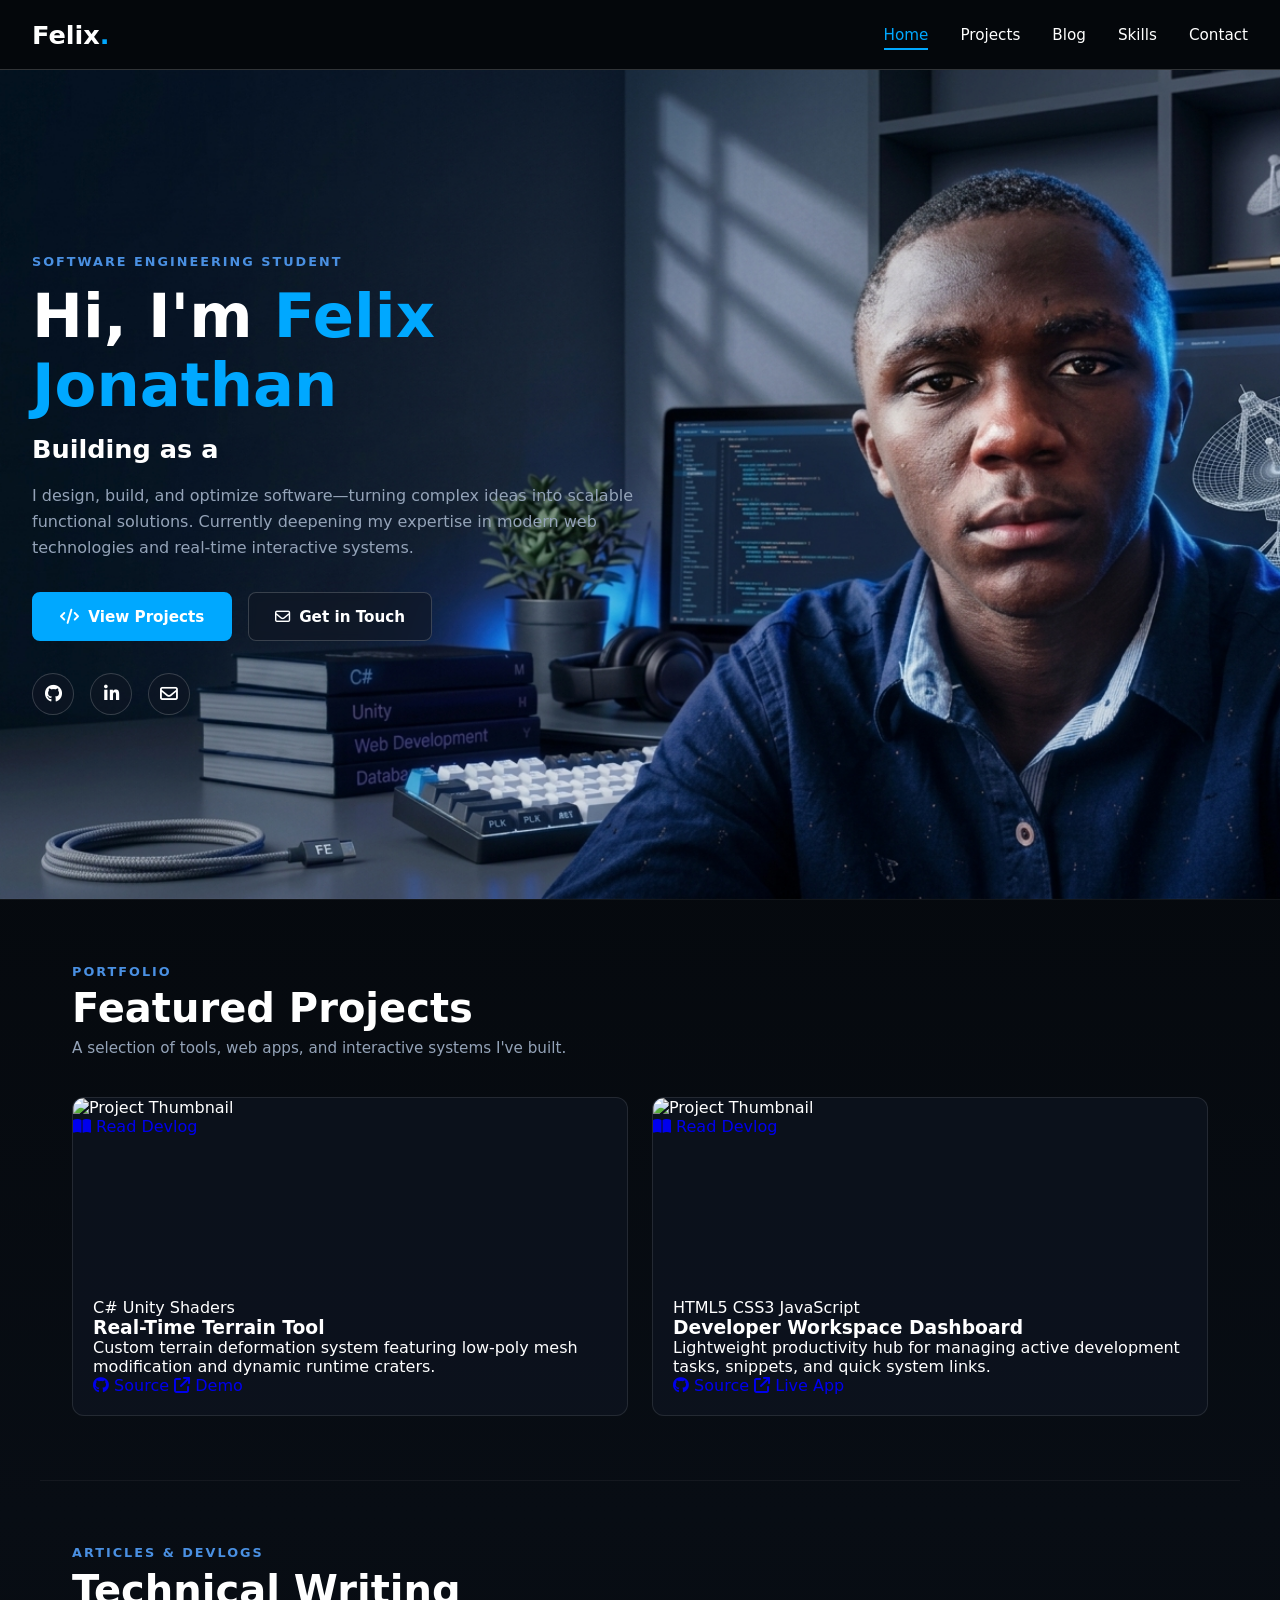
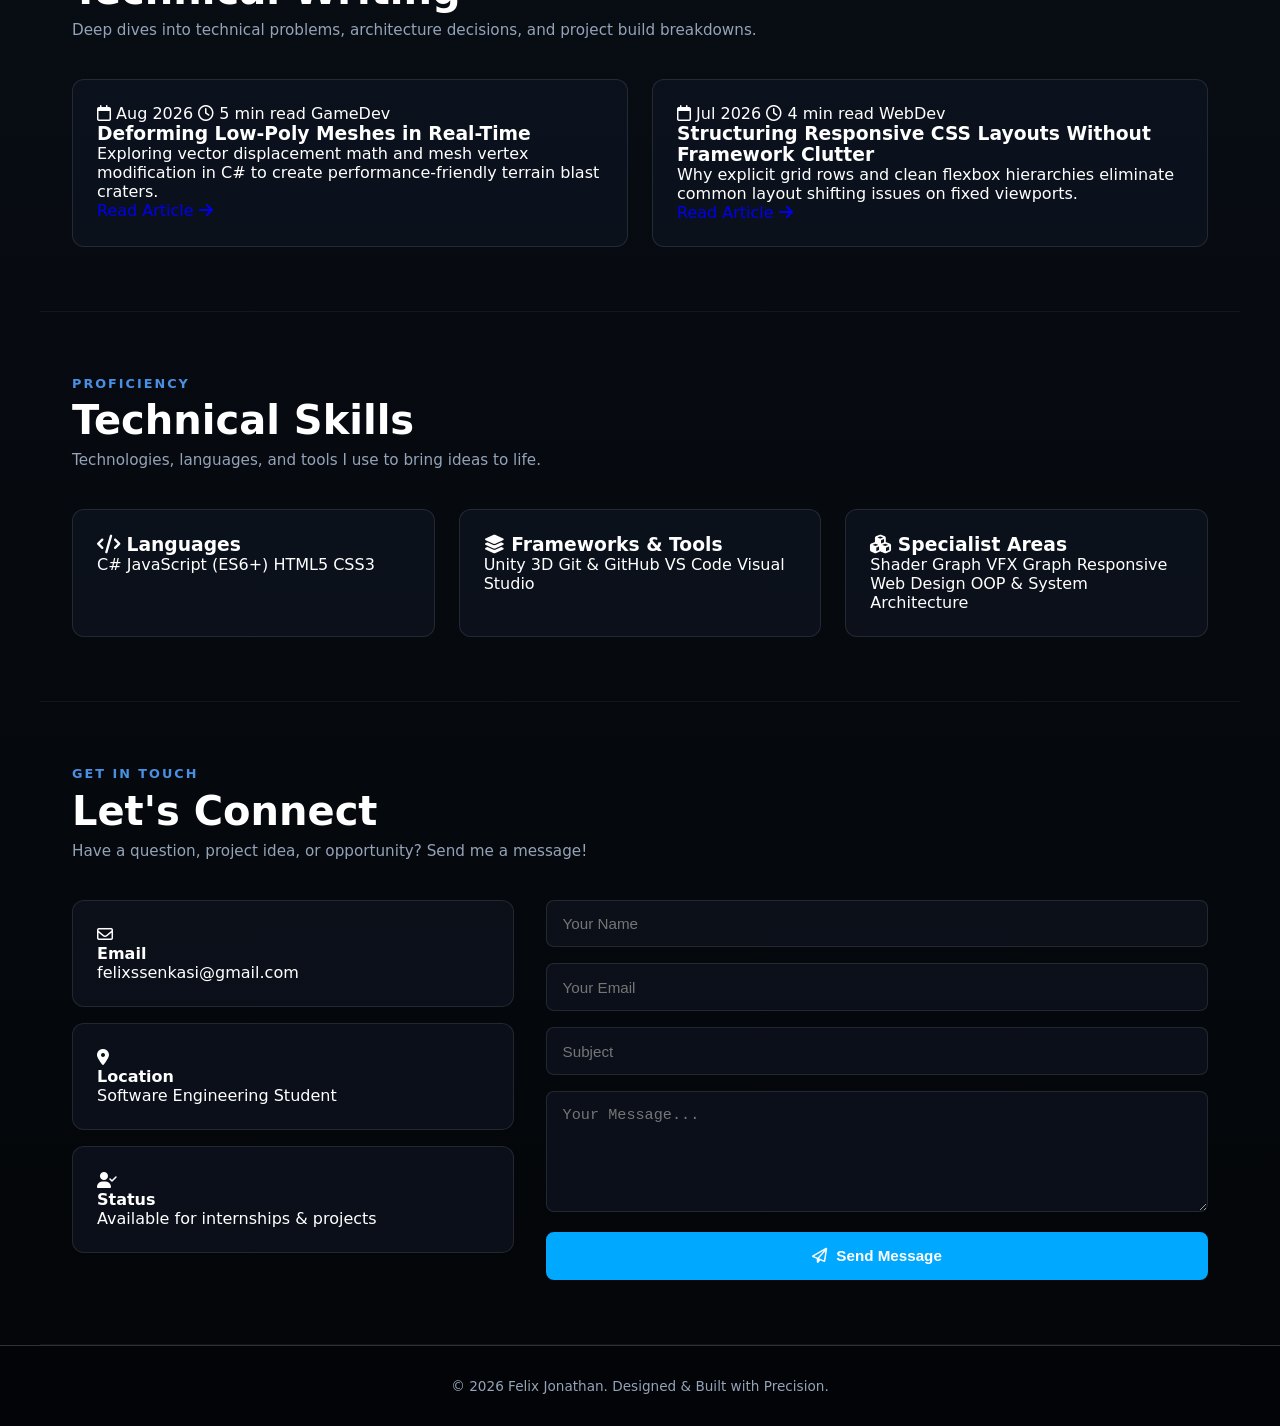
==== commit cf83afd7: "a second try" ====
--- a/index.html
+++ b/index.html
@@ -4,12 +4,12 @@
     <meta charset="UTF-8" />
     <meta name="viewport" content="width=device-width, initial-scale=1.0" />
     <title>Felix Jonathan | Portfolio</title>
-    <!-- Font Awesome CDN with explicit HTTPS protocol -->
+    <!-- Font Awesome CDN -->
     <link
       rel="stylesheet"
       href="https://cdnjs.cloudflare.com/ajax/libs/font-awesome/6.5.1/css/all.min.css"
     />
-    <!-- Relative stylesheet path -->
+    <!-- Stylesheet -->
     <link rel="stylesheet" href="./style.css" />
     <script src="https://identity.netlify.com/v1/netlify-identity-widget.js"></script>
     <script src="app.js" defer></script>
@@ -59,18 +59,6 @@
       <main class="main-content">
         <!-- 1. HOME SECTION -->
         <section id="home" class="section hero-section">
-          <div class="image-container">
-            <picture>
-              <!-- Mobile Image Source (used on screens 868px wide or smaller) -->
-              <source media="(max-width: 868px)" srcset="./mobilesize.jpg" />
-              <!-- Desktop Image Source Fallback -->
-              <img
-                src="./desktop_bg.jpg"
-                alt="Developer Workspace Background"
-              />
-            </picture>
-          </div>
-
           <div class="hero-content">
             <span class="tagline">Software Engineering Student</span>
             <h1 class="main-title">
--- a/style.css
+++ b/style.css
@@ -96,6 +96,7 @@
 .nav-toggle {
   display: none;
 }
+
 .nav-toggle-label {
   display: none;
   font-size: 1.6rem;
@@ -103,6 +104,7 @@
   cursor: pointer;
   z-index: 1001;
 }
+
 .nav-toggle-label .close-icon {
   display: none;
 }
@@ -155,7 +157,7 @@
   font-size: 0.95rem;
 }
 
-/* Hero Section */
+/* Hero Section - Desktop Background Default */
 .hero-section {
   position: relative;
   min-height: calc(100vh - var(--nav-height));
@@ -163,30 +165,10 @@
   align-items: center;
   padding: 3rem 2rem;
   overflow: hidden;
-}
-
-.image-container {
-  position: absolute;
-  top: 0;
-  left: 0;
-  width: 100%;
-  height: 100%;
-  z-index: 1;
-  background-color: #04070c;
-}
-
-.image-container picture,
-.image-container img {
-  width: 100%;
-  height: 100%;
-  object-fit: cover;
-  object-position: center;
-  display: block;
-}
-
-.image-container img {
-  opacity: 0.35;
-  filter: brightness(0.8) contrast(1.1);
+  background-image: url('./desktop_bg.jpg');
+  background-size: cover;
+  background-position: center;
+  background-repeat: no-repeat;
 }
 
 .hero-content {
@@ -254,6 +236,7 @@
   color: var(--text-white);
   border: 2px solid var(--accent-blue);
 }
+
 .btn-primary:hover {
   background-color: transparent;
   color: var(--accent-blue);
@@ -265,6 +248,7 @@
   border: 1px solid var(--btn-border);
   backdrop-filter: blur(4px);
 }
+
 .btn-secondary:hover {
   border-color: var(--accent-blue);
   color: var(--accent-blue);
@@ -274,6 +258,7 @@
   display: flex;
   gap: 1rem;
 }
+
 .social-links a {
   display: flex;
   justify-content: center;
@@ -287,6 +272,7 @@
   font-size: 1.1rem;
   transition: all 0.3s ease;
 }
+
 .social-links a:hover {
   border-color: var(--accent-blue);
   color: var(--accent-blue);
@@ -321,11 +307,13 @@
   width: 100%;
   height: 180px;
 }
+
 .card-image img {
   width: 100%;
   height: 100%;
   object-fit: cover;
 }
+
 .card-content {
   padding: 1.25rem;
 }
@@ -342,6 +330,7 @@
   flex-direction: column;
   gap: 1rem;
 }
+
 .contact-form {
   display: flex;
   flex-direction: column;
@@ -373,6 +362,12 @@
    MOBILE & TABLET RESPONSIVE OVERRIDES
    ========================================================================== */
 @media (max-width: 868px) {
+  /* Swaps hero background image strictly for mobile viewports */
+  .hero-section {
+    background-image: url('./mobilesize.jpg');
+    background-position: center center;
+  }
+
   .nav-toggle-label {
     display: block;
   }
@@ -400,9 +395,11 @@
   .nav-toggle:checked ~ .nav-links {
     transform: translateX(0);
   }
+
   .nav-toggle:checked ~ .nav-toggle-label .open-icon {
     display: none;
   }
+
   .nav-toggle:checked ~ .nav-toggle-label .close-icon {
     display: block;
   }
@@ -410,10 +407,12 @@
   .contact-wrapper {
     grid-template-columns: 1fr;
   }
+
   .cta-buttons {
     flex-direction: column;
     width: 100%;
   }
+
   .btn {
     width: 100%;
   }
@@ -423,9 +422,11 @@
   .section {
     padding: 3rem 1.25rem;
   }
+
   .hero-section {
     padding: 2rem 1.25rem;
   }
+
   .projects-grid,
   .blog-grid,
   .skills-grid {
